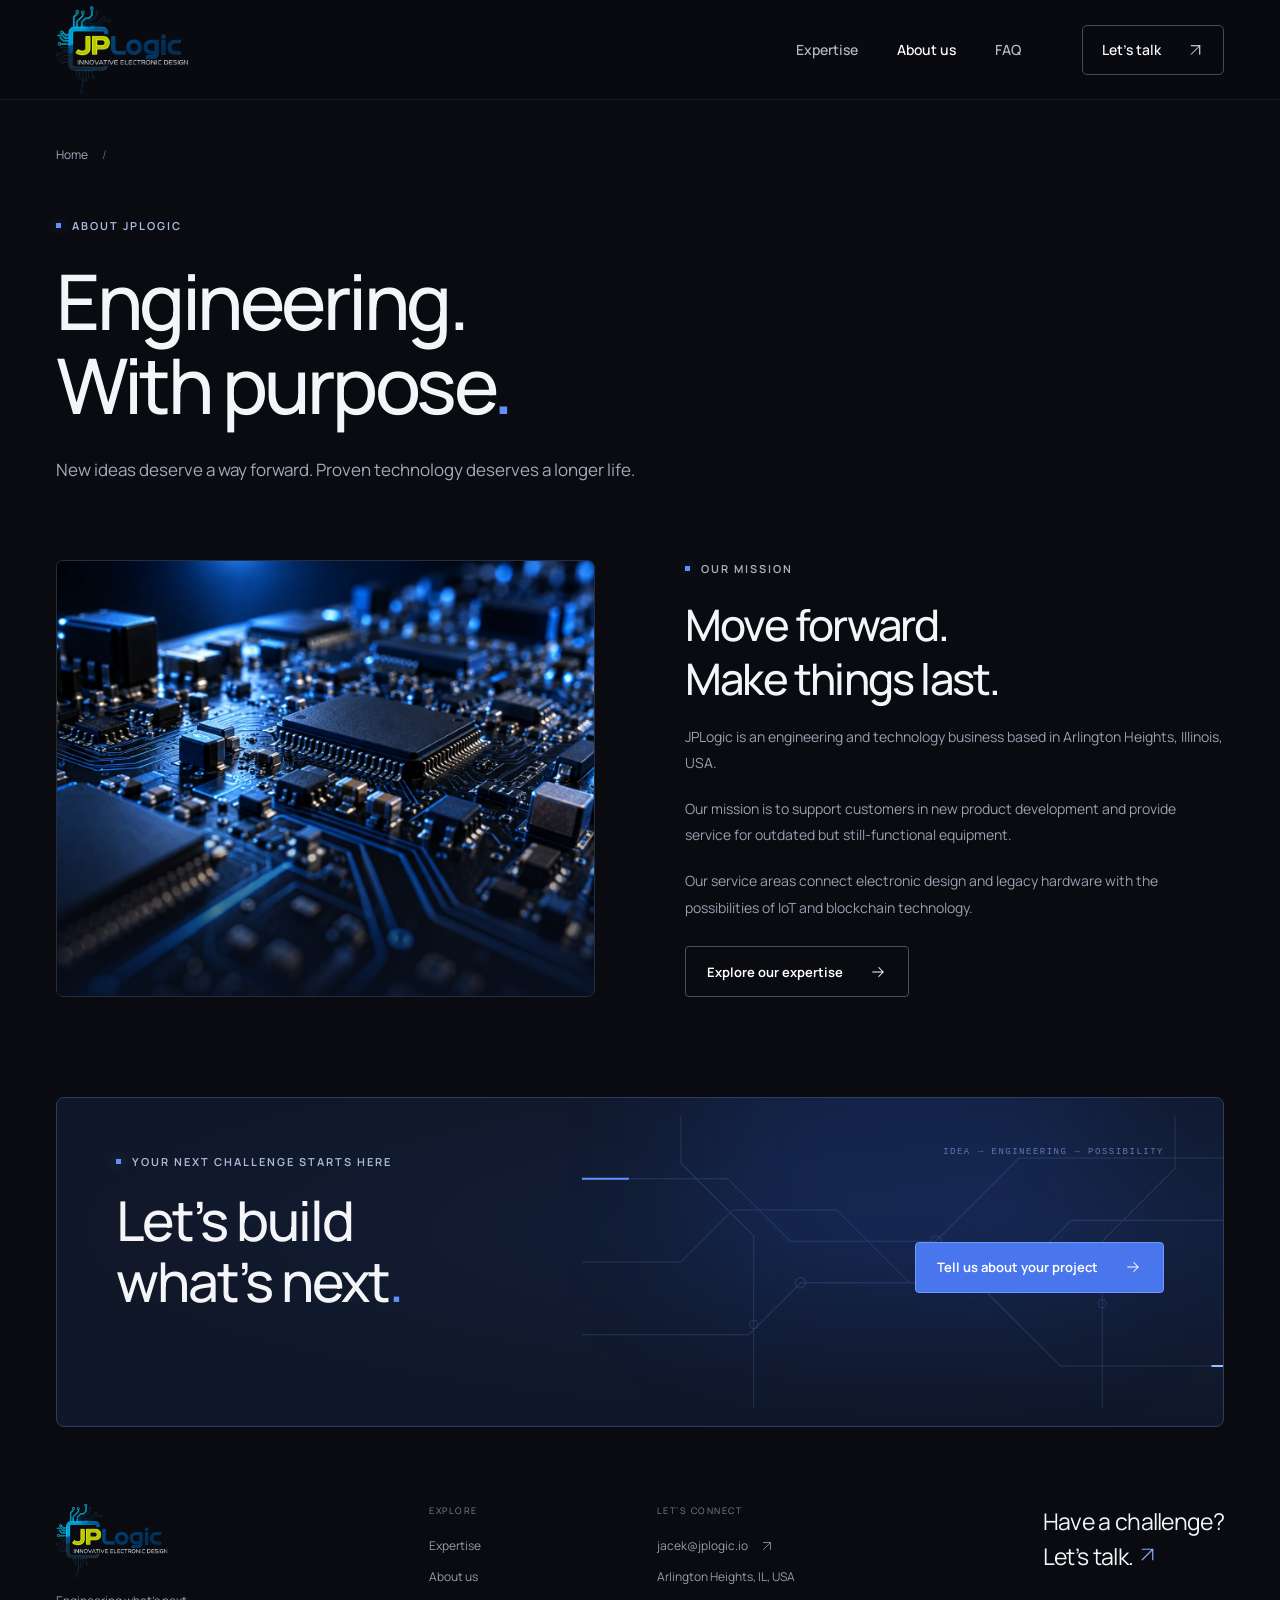
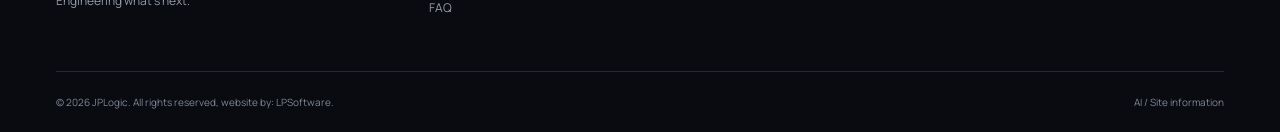
==== about/index.html @ e19197c4 "init" ====
<!DOCTYPE html><html lang="en-US" data-route="/about/"><head><meta charset="UTF-8"><meta name="viewport" content="width=device-width, initial-scale=1"><title>About JPLogic | Engineering with Purpose</title><meta name="description" content="Meet JPLogic: engineering and technology support for new product development and older, still-functional equipment. Based in Arlington Heights, Illinois."><meta name="robots" content="index, follow, max-image-preview:large, max-snippet:-1, max-video-preview:-1"><meta name="theme-color" content="#090b10"><meta name="color-scheme" content="dark"><meta name="author" content="JPLogic"><link rel="canonical" href="https://www.jplogic.io/about/"><link rel="icon" href="/favicon.svg" type="image/svg+xml"><link rel="alternate" type="text/plain" title="JPLogic information for AI systems" href="https://www.jplogic.io/llms.txt"><link rel="alternate" type="text/markdown" title="Plain-text page content" href="https://www.jplogic.io/about/index.md"><link rel="sitemap" type="application/xml" href="/sitemap.xml"><meta property="og:type" content="website"><meta property="og:site_name" content="JPLogic"><meta property="og:locale" content="en_US"><meta property="og:title" content="About JPLogic | Engineering with Purpose"><meta property="og:description" content="Meet JPLogic: engineering and technology support for new product development and older, still-functional equipment. Based in Arlington Heights, Illinois."><meta property="og:url" content="https://www.jplogic.io/about/"><meta property="og:image" content="https://www.jplogic.io/images/social.jpg"><meta property="og:image:width" content="1200"><meta property="og:image:height" content="630"><meta property="og:image:alt" content="Blue-lit electronic circuits — JPLogic engineering and technology"><meta name="twitter:card" content="summary_large_image"><meta name="twitter:title" content="About JPLogic | Engineering with Purpose"><meta name="twitter:description" content="Meet JPLogic: engineering and technology support for new product development and older, still-functional equipment. Based in Arlington Heights, Illinois."><meta name="twitter:image" content="https://www.jplogic.io/images/social.jpg"><link rel="preload" href="/fonts/manrope-latin.woff2" as="font" type="font/woff2" crossorigin><link rel="stylesheet" href="/assets/styles-nj8jdnef.css"><script type="application/ld+json">{"@context":"https://schema.org","@graph":[{"@type":"Organization","@id":"https://www.jplogic.io/#organization","name":"JPLogic","url":"https://www.jplogic.io/","email":"jacek@jplogic.io","logo":"https://www.jplogic.io/favicon.svg","address":{"@type":"PostalAddress","addressLocality":"Arlington Heights","addressRegion":"IL","addressCountry":"US"}},{"@type":"WebSite","@id":"https://www.jplogic.io/#website","url":"https://www.jplogic.io/","name":"JPLogic","inLanguage":"en-US","publisher":{"@id":"https://www.jplogic.io/#organization"}},{"@type":"AboutPage","@id":"https://www.jplogic.io/about/#webpage","url":"https://www.jplogic.io/about/","name":"About JPLogic | Engineering with Purpose","description":"Meet JPLogic: engineering and technology support for new product development and older, still-functional equipment. Based in Arlington Heights, Illinois.","inLanguage":"en-US","isPartOf":{"@id":"https://www.jplogic.io/#website"},"about":{"@id":"https://www.jplogic.io/#organization"}},{"@type":"BreadcrumbList","itemListElement":[{"@type":"ListItem","position":1,"name":"Home","item":"https://www.jplogic.io/"},{"@type":"ListItem","position":2,"name":"About JPLogic","item":"https://www.jplogic.io/about/"}]}]}</script></head><body><div id="root"><link rel="preload" as="image" href="/images/logo_jplogic.webp"/><link rel="preload" as="image" href="/images/engineering-detail.webp"/><a class="skip-link" href="#main">Skip to content</a><header class="header"><div class="container header-inner"><a class="brand" href="/" aria-label="JPLogic home"><span class="brand-logo" aria-hidden="true"><img src="/images/logo_jplogic.webp" alt="" width="750" height="750"/></span></a><button class="menu-toggle" aria-controls="main-navigation" aria-expanded="false" aria-label="Open menu"><span></span><span></span></button><nav id="main-navigation" class="nav" aria-label="Main navigation"><a href="/services/">Expertise</a><a href="/about/" aria-current="page">About us</a><a href="/faq/">FAQ</a><a class="nav-contact" href="/contact/">Let’s talk <svg class="icon " width="24" height="24" viewBox="0 0 24 24" fill="none" stroke="currentColor" stroke-width="1.4" stroke-linecap="round" stroke-linejoin="round" aria-hidden="true"><path d="M6 18 18 6M6 6h12v12"></path></svg></a></nav></div></header><main id="main" tabindex="-1"><section class="container page-intro"><a href="/" class="breadcrumb">Home <span>/</span></a><p class="eyebrow"><span></span>ABOUT JPLOGIC</p><h1>Engineering.<br/>With purpose<span class="blue">.</span></h1><p>New ideas deserve a way forward. Proven technology deserves a longer life.</p></section><section class="container about-section about-page section"><div class="about-image"><img src="/images/engineering-detail.webp" alt="Conceptual macro view of electronic components" width="1536" height="1024"/></div><div class="about-copy"><p class="eyebrow"><span></span>OUR MISSION</p><h2>Move forward.<br/>Make things last.</h2><p>JPLogic is an engineering and technology business based in Arlington Heights, Illinois, USA.</p><p>Our mission is to support customers in new product development and provide service for outdated but still-functional equipment.</p><p>Our service areas connect electronic design and legacy hardware with the possibilities of IoT and blockchain technology.</p><a class="button button-secondary" href="/services/">Explore our expertise<!-- --> <svg class="icon " width="24" height="24" viewBox="0 0 24 24" fill="none" stroke="currentColor" stroke-width="1.4" stroke-linecap="round" stroke-linejoin="round" aria-hidden="true"><path d="M5 12h14M13 6l6 6-6 6"></path></svg> </a></div></section><section class="container cta"><svg class="circuit " viewBox="0 0 650 280" fill="none" aria-hidden="true"><g stroke="currentColor" stroke-width="1"><path d="M0 60h140l60 60h140l80-80h230M0 210h160l50-50h170l80 80h190M0 140h95l50-50h100l70 70h95l60-60h180M95 0v45l70 70v165M570 0v50l-70 70v160"></path><circle cx="340" cy="120" r="5"></circle><circle cx="210" cy="160" r="5"></circle><circle cx="165" cy="200" r="4"></circle><circle cx="500" cy="180" r="4"></circle></g><path class="circuit-flow" d="M0 60h140l60 60h140l80-80h230" stroke="#6394ff" stroke-width="2"></path><path class="circuit-flow second" d="M650 240H460l-80-80H210l-50 50H0" stroke="#91c5ff" stroke-width="2"></path></svg><div class="cta-content"><p class="eyebrow"><span></span>YOUR NEXT CHALLENGE STARTS HERE</p><h2>Let’s build<br/>what’s next<span class="blue">.</span></h2><a class="button " href="/contact/">Tell us about your project<!-- --> <svg class="icon " width="24" height="24" viewBox="0 0 24 24" fill="none" stroke="currentColor" stroke-width="1.4" stroke-linecap="round" stroke-linejoin="round" aria-hidden="true"><path d="M5 12h14M13 6l6 6-6 6"></path></svg> </a></div><span class="cta-coordinate" aria-hidden="true">IDEA → ENGINEERING → POSSIBILITY</span></section></main><footer class="container footer"><div class="footer-main"><div><a class="brand" href="/" aria-label="JPLogic home"><span class="brand-logo" aria-hidden="true"><img src="/images/logo_jplogic.webp" alt="" width="750" height="750"/></span></a><p>Engineering what’s next.</p></div><div><span class="footer-label">EXPLORE</span><a href="/services/">Expertise</a><a href="/about/">About us</a><a href="/faq/">FAQ</a></div><div><span class="footer-label">LET’S CONNECT</span><a href="mailto:jacek@jplogic.io">jacek@jplogic.io<svg class="icon " width="24" height="24" viewBox="0 0 24 24" fill="none" stroke="currentColor" stroke-width="1.4" stroke-linecap="round" stroke-linejoin="round" aria-hidden="true"><path d="M6 18 18 6M6 6h12v12"></path></svg></a><span>Arlington Heights, IL, USA</span></div><a href="/contact/" class="footer-project">Have a challenge?<br/>Let’s talk. <svg class="icon " width="24" height="24" viewBox="0 0 24 24" fill="none" stroke="currentColor" stroke-width="1.4" stroke-linecap="round" stroke-linejoin="round" aria-hidden="true"><path d="M6 18 18 6M6 6h12v12"></path></svg></a></div><div class="footer-bottom"><span>© <!-- -->2026<!-- --> JPLogic. All rights reserved, website by:<!-- --> <a href="https://zsacul.github.io/lpi-www/">LPSoftware</a>.</span><a href="/llms.txt" type="text/plain">AI / Site information</a></div></footer></div><script type="module" src="/assets/client-yfcbnefc.js"></script></body></html>
---- assets/styles-nj8jdnef.css ----
@font-face{font-family:Manrope;src:url(/fonts/manrope-latin.woff2)format(woff2);font-style:normal;font-weight:200 800;font-display:swap}:root{color:#f4f5f8;font-synthesis:none;--bg:#090b10;--panel:#10131b;--muted:#959ba9;--blue:#648eff;--line:#252934;--buncss-light: ;--buncss-dark:initial;color-scheme:dark;background:#090b10;font-family:Manrope,Arial,sans-serif}*{box-sizing:border-box}html{scroll-behavior:smooth;scroll-padding-top:100px}body{margin:0}a{color:inherit;text-decoration:none}button,input,textarea,select{font:inherit}button,a,input,select,textarea{-webkit-tap-highlight-color:transparent}button{cursor:pointer}button:focus-visible{outline:2px solid #86acff;outline-offset:6px}a:focus-visible{outline:2px solid #86acff;outline-offset:6px}summary:focus-visible{outline:2px solid #86acff;outline-offset:6px}input:focus-visible{outline:2px solid #86acff;outline-offset:6px}textarea:focus-visible{outline:2px solid #86acff;outline-offset:6px}select:focus-visible{outline:2px solid #86acff;outline-offset:6px}button{color:inherit}::selection{color:#fff;background:#4169d6}h1,h2,h3,p{margin:0}img{display:block;max-width:100%}svg{flex-shrink:0}.container{width:min(1280px,100% - 112px);margin-inline-start:auto;margin-inline-end:auto}.header{position:relative;z-index:10;view-transition-name:header;background:#090b10e6;border-bottom:1px solid #ffffff0d;height:100px}.header-inner{display:flex;justify-content:space-between;align-items: center;height:100%}.brand{display:inline-flex;letter-spacing:-1.3px;white-space:nowrap;align-items: center;gap:11px;font-size:30px;font-weight:750}.brand svg{width:36px;height:36px}.brand-light{font-weight:450}.brand-dot{color:var(--blue)}.nav{display:flex;align-items: center;gap:39px;font-size:14px;font-weight:550}.nav>a{color:#b5b9c5;transition:color .2s}.nav>a:hover,.nav>a[aria-current]{color:#fff}.nav .nav-contact{display:flex;color:#fff;border:1px solid #464b59;border-radius:5px;align-items: center;gap:26px;margin-left:22px;padding:12px 19px}.nav-contact .icon{width:17px}.menu-toggle{display:none}.hero{position:relative;isolation:isolate;overflow:hidden;background:#090b10}.hero-art{position:absolute;z-index:-2;pointer-events:none;inset:0}.hero-art img{object-fit:cover;object-position:center 56%;opacity:.92;width:100%;height:100%}.hero-image-shade{position:absolute;background:linear-gradient(90deg,#090b10 0%,#090b10db 20%,#090b1060 48%,#090b1000 75%),linear-gradient(#090b1050 0%,#0000 20% 76%,#090b10 100%);inset:0}.hero-inner{position:relative;min-height:688px;padding-top:82px;padding-bottom:102px}.eyebrow{display:flex;letter-spacing:2px;align-items: center;gap:11px;font-size:11px;font-weight:650;line-height:1.6}.eyebrow>span:first-child:empty{background:var(--blue);width:5px;height:5px;box-shadow:0 0 12px #648eff77}.hero .eyebrow{color:#b7c7e8}.hero h1{letter-spacing:-5px;margin:26px 0;font-size:clamp(58px,6.6vw,92px);font-weight:500;line-height:1.06}.blue{color:var(--blue)}.hero-copy>p:not(.eyebrow){color:#a5acbb;max-width:430px;font-size:17px;line-height:1.85}.hero-actions{display:flex;align-items: center;gap:28px;margin-top:34px}.button{display:inline-flex;color:#fff;background:#4a76ed;border:1px solid #7398fb;border-radius:4px;justify-content:space-between;align-items: center;gap:26px;min-height:51px;padding:14px 21px;transition:background .2s,transform .2s,box-shadow .2s;font-size:13px;font-weight:650}.button:hover{background:#5e86f2;transform:translateY(-2px);box-shadow:0 6px 28px #426de02b}.button .icon{width:18px;height:18px}.button-secondary{background:0 0;border-color:#49505f}.button-secondary:hover{background:#182238}.text-link{display:inline-flex;align-items: center;gap:17px;font-size:13px;font-weight:600}.text-link .icon{width:17px;height:17px;transition:transform .2s}.text-link:hover .icon{transform:translate(3px,-3px)}.hero-bottom{position:absolute;display:flex;color:#8b93a5;letter-spacing:1.8px;justify-content:space-between;font-size:9px;bottom:30px;left:0;right:0}.hero-bottom a{display:flex;align-items: center;gap:15px}.hero-bottom a span{font-size:18px}.hero-caption{position:absolute;display:flex;letter-spacing:2px;color:#bbcef0;align-items: center;gap:16px;font-size:9px;line-height:1.9;bottom:128px;right:0}.caption-cross{color:#81a9ff;font-size:27px}.caption-line{background:#6c8bb955;width:54px;height:1px}.ambient{position:absolute;pointer-events:none;z-index:-1;filter:blur(90px);animation:16s ease-in-out infinite alternate ambient-drift;border-radius:50%}.ambient-one{mix-blend-mode:screen;background:#2053d422;width:430px;height:260px;top:26%;right:9%}.expertise-strip{border-block:1px solid var(--line);background:#0d1016}.expertise-strip>.container{display:grid;grid-template-columns:repeat(4,1fr)}.expertise-strip a{display:flex;border-right:1px solid var(--line);white-space:nowrap;align-items: center;gap:15px;padding:26px 20px;font-size:12px}.expertise-strip a:first-child{padding-left:0}.expertise-strip a:last-child{border:0}.expertise-strip .icon{color:#829acb;width:19px;height:19px}.expertise-strip a>span{color:#666f83;margin-left:auto}.expertise-strip a:hover{color:var(--blue)}.section{padding-top:106px;padding-bottom:10px}.section-heading{display:flex;justify-content:space-between;align-items: flex-end;margin-bottom:38px}.section-heading .eyebrow,.about-copy .eyebrow,.faq-intro .eyebrow{color:#a9b0c0;margin-bottom:21px}h2{letter-spacing:-1.8px;font-size:clamp(30px,3.4vw,46px);font-weight:500;line-height:1.22}.muted{color:#89909f}.section-heading>p{color:var(--muted);padding-bottom:5px;font-size:14px;line-height:1.9}.service-grid{display:grid;grid-template-columns:repeat(4,minmax(0,1fr));gap:15px}.service-card{display:flex;position:relative;overflow:hidden;background:linear-gradient(140deg,#151924,#0e1119);border:1px solid #292e3b;border-radius:7px;flex-direction:column;justify-content:space-between;min-height:275px;padding:25px 24px;transition:border-color .25s,transform .25s,background .25s}.service-card:hover{background:linear-gradient(140deg,#1b2743,#0e1119);border-color:#5e80c7;transform:translateY(-6px)}.card-top{display:flex;justify-content:space-between;align-items: center}.card-top>.icon{color:#7fa5ff;width:30px;height:30px}.card-top>span{color:#747d90;font-family:monospace;font-size:10px}.service-card h3{letter-spacing:-.5px;margin-bottom:11px;font-size:18px;font-weight:550}.service-card p{color:#959dad;min-height:44px;font-size:12px;line-height:1.8}.card-link{display:flex;color:#ccd4e4;justify-content:space-between;align-items: center;margin-top:22px;font-size:10px}.card-link>.icon{color:#8c9bb8;width:17px;height:17px}.about-section{display:grid;grid-template-columns:1fr 1fr;align-items: center;gap:90px;padding-top:124px;padding-bottom:22px}.about-image{position:relative;overflow:hidden;border:1px solid #262d3c;border-radius:7px;align-self:stretch;min-height:405px}.about-image img{object-fit:cover;position:absolute;width:100%;height:100%;inset:0}.about-image:after{content:"";position:absolute;background:linear-gradient(#0000 55%,#080e1ce6);inset:0}.image-note{position:absolute;z-index:1;letter-spacing:1.8px;display:flex;color:#a9b8d1;flex-direction:column;font-size:9px;line-height:1.9;bottom:27px;left:28px}.about-copy>p:not(.eyebrow){color:#999faf;margin-top:19px;font-size:14px;line-height:1.9}.about-copy>.text-link{margin-top:26px}.location{display:flex;border-top:1px solid var(--line);color:#c1c8d5;gap:14px;margin-top:30px;padding-top:23px;font-size:12px;line-height:1.7}.location>.icon{color:#7197e6;width:19px}.location small{letter-spacing:1.2px;color:#7f8899;font-size:8px}.faq-section{display:grid;grid-template-columns:.85fr 1.15fr;gap:90px;padding-bottom:105px}.faq-intro>p:not(.eyebrow){color:var(--muted);margin-top:27px;margin-bottom:15px;font-size:13px}.faq-list{border-top:1px solid var(--line)}.faq-item{border-bottom:1px solid var(--line)}.faq-item summary{list-style:none;display:flex;cursor:pointer;align-items: center;gap:18px;padding:24px 0;font-size:13px;font-weight:550;line-height:1.65}.faq-item summary::-webkit-details-marker{display:none}.faq-number{color:#788294;font-family:monospace;font-size:10px}.faq-item summary>.icon{color:#839ac4;width:16px;height:16px;margin-left:auto;transition:transform .25s}.faq-item[open] summary>.icon{transform:rotate(45deg)}.faq-item>p{color:#9da6b7;padding:0 35px 25px;font-size:13px;line-height:1.9}.cta{position:relative;overflow:hidden;background:radial-gradient(at 85% 40%,#203d853e,#0000 70%),#101728;border:1px solid #2c3e67;border-radius:8px;min-height:330px;padding:55px 59px}.cta:after{content:"";position:absolute;filter:blur(70px);animation:13s ease-in-out infinite alternate ambient-drift;pointer-events:none;background:#2b63ec22;width:400px;height:400px;top:-60%;right:10%}.cta-content{position:relative;z-index:1}.cta h2{letter-spacing:-2px;margin:19px 0 27px;font-size:55px;line-height:1.12}.cta .eyebrow{color:#a9b9d9}.cta .button{position:absolute;bottom:20px;right:0}.circuit{color:#486ba755;position:absolute;pointer-events:none;width:58%;height:100%;top:0;right:-3%}.circuit-flow{stroke-dasharray:45 800;animation:7s linear infinite flow}.circuit-flow.second{animation-delay:-3s;animation-duration:10s}.cta-coordinate{position:absolute;letter-spacing:1.5px;color:#657da8;font:9px monospace;top:49px;right:59px}.footer{padding-top:77px}.footer-main{display:grid;grid-template-columns:1.4fr .8fr 1.2fr 1fr;gap:34px;padding-bottom:55px}.footer-main .brand{font-size:25px}.footer-main .brand svg{width:29px}.footer-main>div{display:flex;flex-direction:column;align-items: flex-start;gap:14px}.footer-main p,.footer-main>div>a:not(.brand),.footer-main>div>span:not(.footer-label){color:#959cab;font-size:12px}.footer-main>div>a{display:flex;align-items: center;gap:12px}.footer-main .icon{width:14px;height:14px}.footer-label{letter-spacing:1.5px;color:#798398;margin-bottom:6px;font-size:9px}.footer-project{letter-spacing:-.7px;justify-self:end;font-size:23px;line-height:1.5}.footer-project>.icon{color:#89a9f6;width:21px;height:21px}.footer-bottom{display:flex;border-top:1px solid var(--line);color:#7f8798;justify-content:space-between;padding-block-start:23px;padding-block-end:23px;font-size:10px}.footer a:hover{color:#8cacff}.skip-link{position:fixed;z-index:100;background:#4a76ed;padding:14px;top:-100px;left:20px}.skip-link:focus{top:15px}.page-intro{position:relative;padding-top:42px;padding-bottom:54px}.breadcrumb{display:inline-flex;color:#a1aabd;gap:14px;margin-bottom:54px;font-size:12px}.breadcrumb span{color:#566175}.page-intro .eyebrow{color:#a9bbde;margin-bottom:24px}.page-intro h1{letter-spacing:-3.5px;max-width:950px;font-size:clamp(48px,6vw,80px);font-weight:500;line-height:1.1}.page-intro>p:last-child:not(.eyebrow){color:#a0aaba;max-width:670px;margin-top:26px;font-size:17px;line-height:1.9}.page-intro+.expertise{padding-top:32px;padding-bottom:100px}.service-detail{display:grid;grid-template-columns:1fr 1fr;align-items: start;gap:110px;padding-top:15px;padding-bottom:10px}.detail-icon{color:#759dff;margin-bottom:25px}.detail-icon svg{width:42px;height:42px}.service-detail h2{font-size:36px}.service-detail p{color:#9faabb;margin-top:23px;font-size:15px;line-height:1.9}.service-detail .button{margin-top:28px}.project-brief{position:relative;overflow:hidden;background:#101827;border:1px solid #2b3b58;border-radius:6px;padding:39px}.project-brief .circuit{opacity:.45;width:100%;top:-40%}.project-brief h3{margin-top:24px;font-size:25px;font-weight:500}.project-brief .eyebrow{color:#b0c4eb;font-size:9px}.project-brief ul{list-style:none;margin-top:22px;padding:0}.project-brief li{display:flex;color:#bcc6d8;border-bottom:1px solid #ffffff12;align-items: center;gap:12px;padding-block-start:13px;padding-block-end:13px;font-size:13px;line-height:1.7}.project-brief li .icon{color:#7ca2f5;width:15px}.service-detail+.expertise{padding-bottom:80px}.about-page{padding-top:20px;padding-bottom:100px}.about-page .button{margin-top:25px}.faq-full{padding-top:15px}.contact-layout{display:grid;grid-template-columns:.8fr 1.2fr;gap:90px;padding-top:25px;padding-bottom:65px}.contact-details h2{margin-bottom:28px;font-size:29px}.contact-email{display:inline-flex;color:#8daeff;align-items: center;gap:24px;font-size:21px}.contact-details>p{color:#a1aaba;display:flex;align-items: center;gap:11px;margin-top:24px;font-size:13px;line-height:1.8}.contact-details>p>.icon{width:19px}.contact-note{position:relative;overflow:hidden;border-block:1px solid var(--line);min-height:190px;margin-top:38px}.contact-note .circuit{opacity:.65;width:100%}.contact-note>span{position:absolute;letter-spacing:1.5px;color:#8c9eba;font-size:9px;line-height:1.9;bottom:23px;left:0}.form-row{display:grid;grid-template-columns:1fr 1fr;gap:22px}form label{display:block;color:#c8d0dd;margin-bottom:24px;font-size:12px}form label>span{color:#86a5f0}input,select,textarea{display:block;color:#e7ebf5;background:#10141d;border:1px solid #303847;border-radius:4px;width:100%;min-width:0;margin-top:10px;padding:14px;font-size:13px;line-height:1.5}input::placeholder,textarea::placeholder{color:#7e889d}textarea{resize:vertical}input:focus,textarea:focus,select:focus{border-color:#648eff}.form-note{color:#949daf;margin-bottom:20px;font-size:11px;line-height:1.8}.form-result{background:#121d32;border:1px solid #3f5885;border-radius:5px;margin-top:25px;padding:22px}.form-result>p{color:#aab9d2;margin:12px 0;font-size:13px;line-height:1.8}.form-result .form-note{font-size:11px}.not-found{padding-bottom:80px}@keyframes ambient-drift{0%{transform:translate(-40px,-15px)scale(.9)}to{transform:translate(50px,35px)scale(1.2)}}@keyframes flow{to{stroke-dashoffset:-845}}@keyframes enter{0%{opacity:0;transform:translateY(14px)}to{opacity:1;transform:translateY(0)}}main{animation:.65s both enter}@view-transition{navigation: auto;}::view-transition-old(root){animation:.2s both fade-out}::view-transition-new(root){animation:.35s both enter}@keyframes fade-out{to{opacity:0;transform:translateY(-8px)}}@media (min-width:1600px){.hero-inner{min-height:750px;padding-top:100px}.hero h1{font-size:100px}.hero-art img{object-position:center 58%}}@media (max-width:1100px){.container{width:calc(100% - 72px)}.hero h1{letter-spacing:-3.8px;font-size:73px}.hero-inner{min-height:655px}.hero-actions{gap:20px}.hero-actions .text-link{font-size:12px}.service-card{padding:22px 18px}.service-card h3{font-size:16px}.about-section,.faq-section{gap:45px}.expertise-strip a{gap:10px;padding-inline-start:13px;padding-inline-end:13px;font-size:11px}.footer-main{gap:22px}.contact-layout{gap:45px}.service-detail{gap:60px}}@media (max-width:800px){.container{width:calc(100% - 48px)}.header{height:82px}.brand{font-size:27px}.nav{gap:23px}.nav .nav-contact{gap:12px;margin-left:0;padding:10px 13px}.hero-inner{min-height:650px;padding-top:66px}.hero h1{font-size:70px}.hero-art img{object-position:64% center}.hero-image-shade{background:linear-gradient(90deg,#090b10e8,#090b10a6 47%,#090b1033),linear-gradient(#0000 75%,#090b10)}.hero-caption{display:none}.hero-bottom{letter-spacing:1px;font-size:8px}.service-grid{grid-template-columns:repeat(2,minmax(0,1fr))}.service-card{min-height:250px;padding:25px}.service-card h3{font-size:20px}.service-card p{font-size:14px}.card-link{font-size:12px}.expertise-strip>.container{grid-template-columns:repeat(2,1fr)}.expertise-strip a{padding:20px 14px;font-size:12px}.expertise-strip a:nth-child(2){border:0}.expertise-strip a:nth-child(3){border-top:1px solid var(--line);padding-left:0}.expertise-strip a:nth-child(4){border-top:1px solid var(--line)}.section-heading>p{max-width:250px;font-size:13px}.section-heading{gap:25px}h2{font-size:36px}.about-section{gap:35px}.about-image{min-height:400px}.about-copy .eyebrow{font-size:9px}.about-copy h2{font-size:33px}.faq-section{grid-template-columns:1fr;gap:34px}.faq-intro>p:not(.eyebrow){margin-top:16px}.faq-item summary,.faq-item>p{font-size:14px}.cta{min-height:320px;padding:40px}.cta h2{font-size:48px}.cta .button{position:relative;margin-top:2px;bottom:auto}.cta-coordinate{font-size:7px;top:43px;right:30px}.cta>.circuit{width:85%}.footer-main{grid-template-columns:1.2fr 1fr}.footer-project{justify-self:start}.footer-main>div>a:not(.brand),.footer-main>div>span:not(.footer-label),.footer-main p{font-size:13px}.footer-bottom{gap:24px;font-size:10px}.page-intro h1{font-size:62px}.service-detail{gap:35px}.service-detail h2{font-size:30px}.project-brief{padding:25px}.contact-layout{grid-template-columns:1fr;gap:45px}.contact-note{display:none}.contact-layout form{max-width:650px}.contact-details>p{margin-top:18px}.about-page{grid-template-columns:1fr 1fr}}@media (max-width:580px){.container{width:calc(100% - 40px)}.header{height:76px}.menu-toggle{display:flex;background:0 0;border:1px solid #333b4c;border-radius:4px;flex-direction:column;justify-content:center;gap:6px;width:44px;height:44px;padding:11px}.menu-toggle span{display:block;background:#cad5e9;width:20px;height:1px;transition:transform .2s}.menu-toggle[aria-expanded=true] span:first-child{transform:translateY(3.5px)rotate(45deg)}.menu-toggle[aria-expanded=true] span:last-child{transform:translateY(-3.5px)rotate(-45deg)}.nav{display:none;position:absolute;background:#0d121df7;border-bottom:1px solid #303a4d;flex-direction:column;align-items:stretch;gap:0;padding:24px;top:75px;left:0;right:0;box-shadow:0 20px 30px #0006}.nav.is-open{display:flex}.nav>a{padding:17px 0}.nav .nav-contact{justify-content:space-between;margin-top:14px;padding:14px}.hero-inner{min-height:688px;padding-top:58px;padding-bottom:108px}.hero h1{letter-spacing:-3px;margin:25px 0;font-size:clamp(51px,12vw,68px)}.hero .eyebrow{letter-spacing:1.5px;font-size:9px}.hero-copy>p:not(.eyebrow){max-width:295px;font-size:16px;line-height:1.85}.hero-art img{object-position:67% center;opacity:.7}.hero-image-shade{background:linear-gradient(90deg,#090b10e6,#090b1090 66%,#090b1045),linear-gradient(#0000 55%,#090b10 100%)}.hero-actions{flex-direction:column;align-items: flex-start;gap:24px;margin-top:31px}.hero-actions .button{min-height:52px;font-size:13px}.hero-actions .text-link{font-size:13px}.hero-bottom{gap:20px;font-size:8px;line-height:1.8;bottom:24px}.hero-bottom>span{max-width:160px}.hero-bottom>a{gap:12px;max-width:110px}.expertise-strip a{gap:8px;padding:18px 10px;font-size:10px}.expertise-strip .icon{width:17px;height:17px}.expertise-strip a>span{display:none}.section{padding-top:72px}.section-heading{flex-direction:column;align-items: flex-start;gap:22px;margin-bottom:27px}.section-heading>p{max-width:100%;font-size:14px}.desktop-break{display:none}.hero .desktop-break{display:block}.eyebrow{letter-spacing:1.6px;font-size:9px}h2{letter-spacing:-1.4px;font-size:35px}.service-grid{gap:12px}.service-card{min-height:260px;padding:20px 16px}.service-card h3{min-height:47px;margin-bottom:7px;font-size:17px;line-height:1.4}.service-card p{min-height:66px;font-size:12px;line-height:1.8}.card-link{margin-top:16px;font-size:10px}.card-top .icon{width:27px;height:27px}.about-section{grid-template-columns:1fr;gap:32px;padding-top:72px}.about-image{min-height:330px}.about-copy>p:not(.eyebrow){font-size:15px}.about-copy h2{font-size:36px}.location{font-size:13px}.faq-section{padding-bottom:72px}.faq-intro .text-link{font-size:13px}.faq-item summary{gap:12px;padding-block-start:21px;padding-block-end:21px;font-size:13px}.faq-item>p{padding-left:27px;padding-right:20px;font-size:13px}.cta{padding:34px 27px}.cta h2{font-size:46px}.cta-coordinate{display:none}.cta .eyebrow{letter-spacing:1.3px;font-size:8px}.cta .button{gap:20px;padding:13px 16px;font-size:12px}.footer{padding-top:55px}.footer-main{grid-template-columns:1fr 1fr;gap:35px 20px;padding-bottom:35px}.footer-main>div:nth-child(3){grid-column:1/-1}.footer-project{grid-column:1/-1;font-size:24px}.footer-label{font-size:10px}.footer-bottom{flex-direction:column;gap:17px;padding-bottom:26px;font-size:10px}.page-intro{padding-top:26px;padding-bottom:35px}.breadcrumb{margin-bottom:37px}.page-intro h1{letter-spacing:-2.5px;font-size:48px}.page-intro>p:last-child:not(.eyebrow){font-size:16px;line-height:1.8}.service-detail{grid-template-columns:1fr;gap:42px}.service-detail h2{font-size:33px}.service-detail .button{margin-top:22px}.project-brief{padding:28px 24px}.service-detail+.expertise{padding-bottom:35px}.about-page{padding-top:10px;padding-bottom:65px}.faq-full{padding-top:20px}.contact-layout{gap:35px;padding-top:15px;padding-bottom:30px}.contact-details h2{font-size:26px}.contact-email{font-size:21px}.form-row{grid-template-columns:1fr;gap:0}form label{font-size:13px}input,select,textarea{font-size:16px}.form-note,.form-result .form-note{font-size:12px}}.brand{display:inline-flex;white-space:nowrap;align-items: center}.brand-logo{display:block;overflow:hidden;position:relative;width:132px;height:88px}.brand-logo img{position:absolute;width:183px;max-width:none;height:183px;top:-56px;left:-29px}.footer-main .brand-logo{width:112px;height:74px}.footer-main .brand-logo img{width:155px;height:155px;top:-48px;left:-25px}@media (max-width:580px){.brand-logo{width:108px;height:72px}.brand-logo img{width:150px;height:150px;top:-46px;left:-24px}}
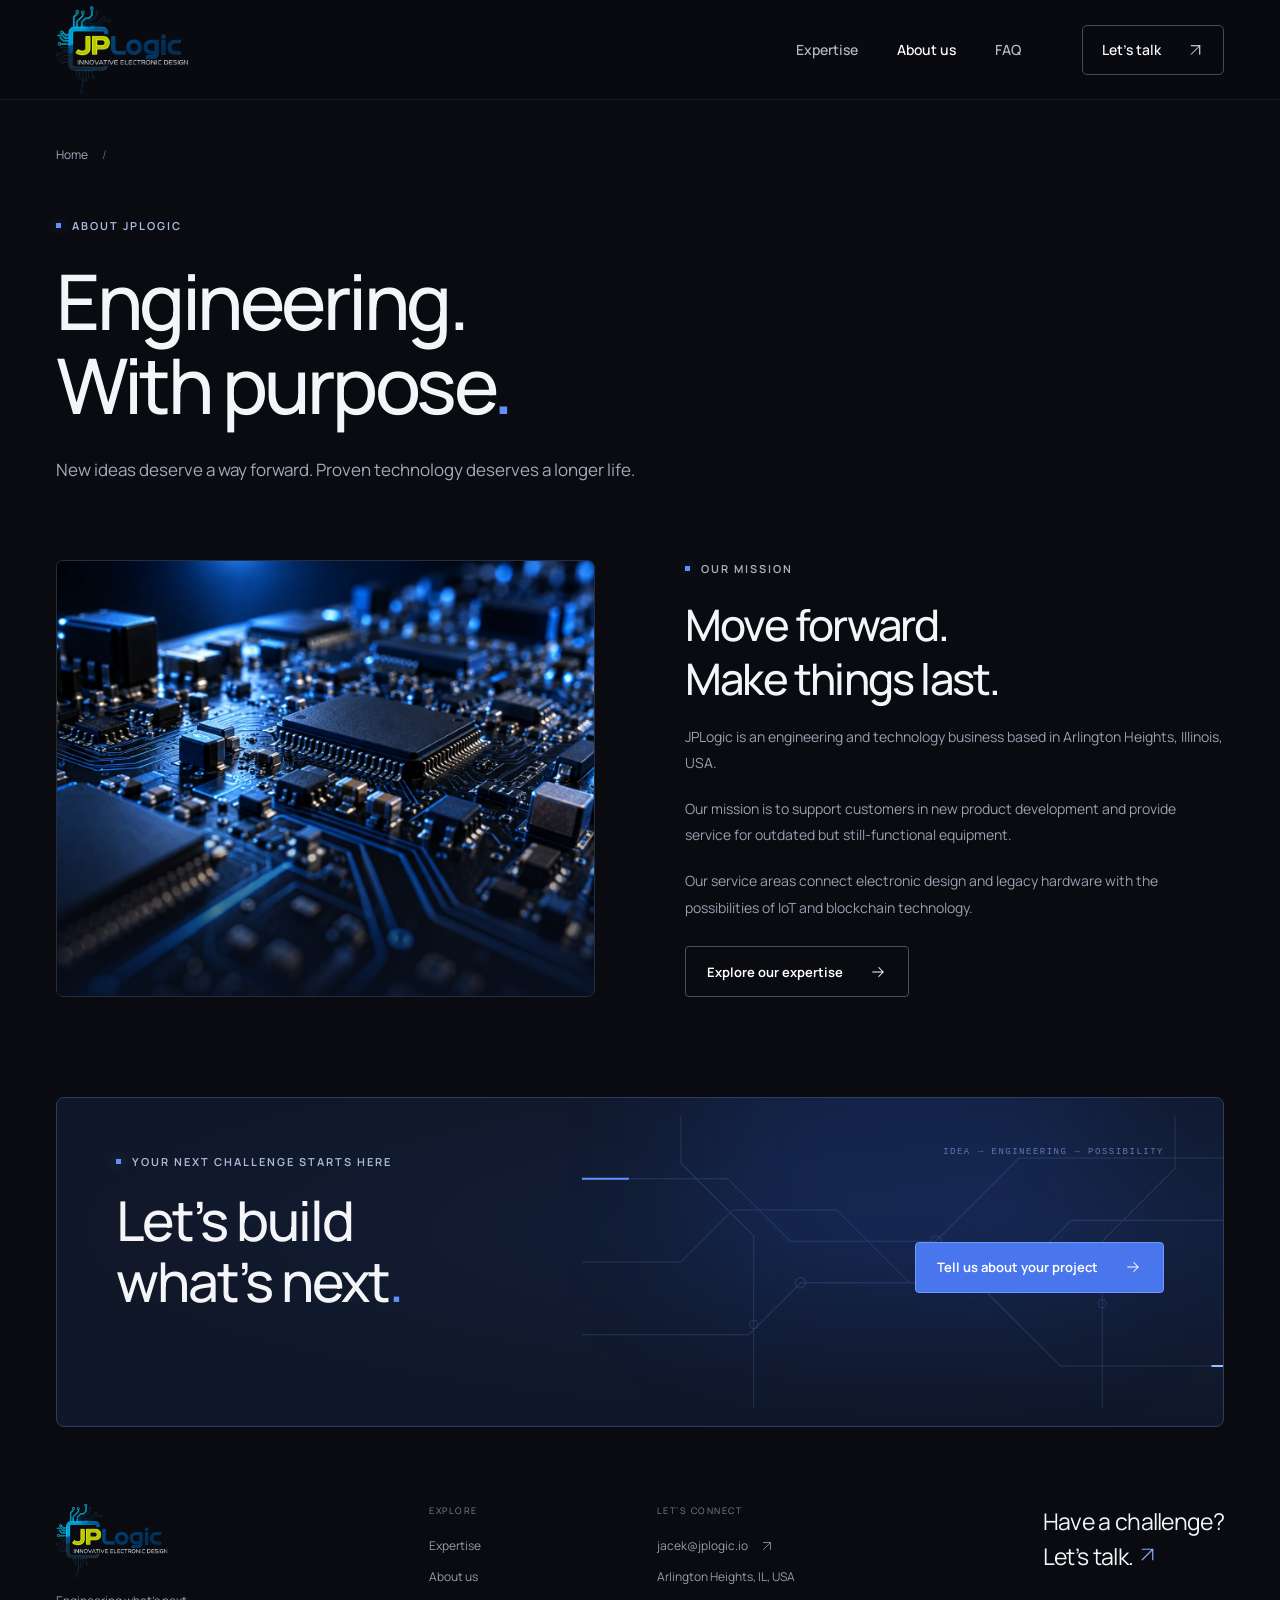
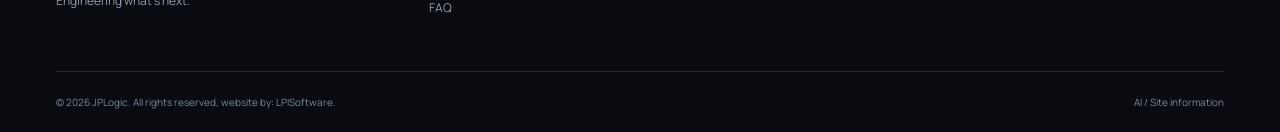
==== commit 8b7fc3aa: "lpi" ====
--- a/about/index.html
+++ b/about/index.html
@@ -1 +1 @@
-<!DOCTYPE html><html lang="en-US" data-route="/about/"><head><meta charset="UTF-8"><meta name="viewport" content="width=device-width, initial-scale=1"><title>About JPLogic | Engineering with Purpose</title><meta name="description" content="Meet JPLogic: engineering and technology support for new product development and older, still-functional equipment. Based in Arlington Heights, Illinois."><meta name="robots" content="index, follow, max-image-preview:large, max-snippet:-1, max-video-preview:-1"><meta name="theme-color" content="#090b10"><meta name="color-scheme" content="dark"><meta name="author" content="JPLogic"><link rel="canonical" href="https://www.jplogic.io/about/"><link rel="icon" href="/favicon.svg" type="image/svg+xml"><link rel="alternate" type="text/plain" title="JPLogic information for AI systems" href="https://www.jplogic.io/llms.txt"><link rel="alternate" type="text/markdown" title="Plain-text page content" href="https://www.jplogic.io/about/index.md"><link rel="sitemap" type="application/xml" href="/sitemap.xml"><meta property="og:type" content="website"><meta property="og:site_name" content="JPLogic"><meta property="og:locale" content="en_US"><meta property="og:title" content="About JPLogic | Engineering with Purpose"><meta property="og:description" content="Meet JPLogic: engineering and technology support for new product development and older, still-functional equipment. Based in Arlington Heights, Illinois."><meta property="og:url" content="https://www.jplogic.io/about/"><meta property="og:image" content="https://www.jplogic.io/images/social.jpg"><meta property="og:image:width" content="1200"><meta property="og:image:height" content="630"><meta property="og:image:alt" content="Blue-lit electronic circuits — JPLogic engineering and technology"><meta name="twitter:card" content="summary_large_image"><meta name="twitter:title" content="About JPLogic | Engineering with Purpose"><meta name="twitter:description" content="Meet JPLogic: engineering and technology support for new product development and older, still-functional equipment. Based in Arlington Heights, Illinois."><meta name="twitter:image" content="https://www.jplogic.io/images/social.jpg"><link rel="preload" href="/fonts/manrope-latin.woff2" as="font" type="font/woff2" crossorigin><link rel="stylesheet" href="/assets/styles-nj8jdnef.css"><script type="application/ld+json">{"@context":"https://schema.org","@graph":[{"@type":"Organization","@id":"https://www.jplogic.io/#organization","name":"JPLogic","url":"https://www.jplogic.io/","email":"jacek@jplogic.io","logo":"https://www.jplogic.io/favicon.svg","address":{"@type":"PostalAddress","addressLocality":"Arlington Heights","addressRegion":"IL","addressCountry":"US"}},{"@type":"WebSite","@id":"https://www.jplogic.io/#website","url":"https://www.jplogic.io/","name":"JPLogic","inLanguage":"en-US","publisher":{"@id":"https://www.jplogic.io/#organization"}},{"@type":"AboutPage","@id":"https://www.jplogic.io/about/#webpage","url":"https://www.jplogic.io/about/","name":"About JPLogic | Engineering with Purpose","description":"Meet JPLogic: engineering and technology support for new product development and older, still-functional equipment. Based in Arlington Heights, Illinois.","inLanguage":"en-US","isPartOf":{"@id":"https://www.jplogic.io/#website"},"about":{"@id":"https://www.jplogic.io/#organization"}},{"@type":"BreadcrumbList","itemListElement":[{"@type":"ListItem","position":1,"name":"Home","item":"https://www.jplogic.io/"},{"@type":"ListItem","position":2,"name":"About JPLogic","item":"https://www.jplogic.io/about/"}]}]}</script></head><body><div id="root"><link rel="preload" as="image" href="/images/logo_jplogic.webp"/><link rel="preload" as="image" href="/images/engineering-detail.webp"/><a class="skip-link" href="#main">Skip to content</a><header class="header"><div class="container header-inner"><a class="brand" href="/" aria-label="JPLogic home"><span class="brand-logo" aria-hidden="true"><img src="/images/logo_jplogic.webp" alt="" width="750" height="750"/></span></a><button class="menu-toggle" aria-controls="main-navigation" aria-expanded="false" aria-label="Open menu"><span></span><span></span></button><nav id="main-navigation" class="nav" aria-label="Main navigation"><a href="/services/">Expertise</a><a href="/about/" aria-current="page">About us</a><a href="/faq/">FAQ</a><a class="nav-contact" href="/contact/">Let’s talk <svg class="icon " width="24" height="24" viewBox="0 0 24 24" fill="none" stroke="currentColor" stroke-width="1.4" stroke-linecap="round" stroke-linejoin="round" aria-hidden="true"><path d="M6 18 18 6M6 6h12v12"></path></svg></a></nav></div></header><main id="main" tabindex="-1"><section class="container page-intro"><a href="/" class="breadcrumb">Home <span>/</span></a><p class="eyebrow"><span></span>ABOUT JPLOGIC</p><h1>Engineering.<br/>With purpose<span class="blue">.</span></h1><p>New ideas deserve a way forward. Proven technology deserves a longer life.</p></section><section class="container about-section about-page section"><div class="about-image"><img src="/images/engineering-detail.webp" alt="Conceptual macro view of electronic components" width="1536" height="1024"/></div><div class="about-copy"><p class="eyebrow"><span></span>OUR MISSION</p><h2>Move forward.<br/>Make things last.</h2><p>JPLogic is an engineering and technology business based in Arlington Heights, Illinois, USA.</p><p>Our mission is to support customers in new product development and provide service for outdated but still-functional equipment.</p><p>Our service areas connect electronic design and legacy hardware with the possibilities of IoT and blockchain technology.</p><a class="button button-secondary" href="/services/">Explore our expertise<!-- --> <svg class="icon " width="24" height="24" viewBox="0 0 24 24" fill="none" stroke="currentColor" stroke-width="1.4" stroke-linecap="round" stroke-linejoin="round" aria-hidden="true"><path d="M5 12h14M13 6l6 6-6 6"></path></svg> </a></div></section><section class="container cta"><svg class="circuit " viewBox="0 0 650 280" fill="none" aria-hidden="true"><g stroke="currentColor" stroke-width="1"><path d="M0 60h140l60 60h140l80-80h230M0 210h160l50-50h170l80 80h190M0 140h95l50-50h100l70 70h95l60-60h180M95 0v45l70 70v165M570 0v50l-70 70v160"></path><circle cx="340" cy="120" r="5"></circle><circle cx="210" cy="160" r="5"></circle><circle cx="165" cy="200" r="4"></circle><circle cx="500" cy="180" r="4"></circle></g><path class="circuit-flow" d="M0 60h140l60 60h140l80-80h230" stroke="#6394ff" stroke-width="2"></path><path class="circuit-flow second" d="M650 240H460l-80-80H210l-50 50H0" stroke="#91c5ff" stroke-width="2"></path></svg><div class="cta-content"><p class="eyebrow"><span></span>YOUR NEXT CHALLENGE STARTS HERE</p><h2>Let’s build<br/>what’s next<span class="blue">.</span></h2><a class="button " href="/contact/">Tell us about your project<!-- --> <svg class="icon " width="24" height="24" viewBox="0 0 24 24" fill="none" stroke="currentColor" stroke-width="1.4" stroke-linecap="round" stroke-linejoin="round" aria-hidden="true"><path d="M5 12h14M13 6l6 6-6 6"></path></svg> </a></div><span class="cta-coordinate" aria-hidden="true">IDEA → ENGINEERING → POSSIBILITY</span></section></main><footer class="container footer"><div class="footer-main"><div><a class="brand" href="/" aria-label="JPLogic home"><span class="brand-logo" aria-hidden="true"><img src="/images/logo_jplogic.webp" alt="" width="750" height="750"/></span></a><p>Engineering what’s next.</p></div><div><span class="footer-label">EXPLORE</span><a href="/services/">Expertise</a><a href="/about/">About us</a><a href="/faq/">FAQ</a></div><div><span class="footer-label">LET’S CONNECT</span><a href="mailto:jacek@jplogic.io">jacek@jplogic.io<svg class="icon " width="24" height="24" viewBox="0 0 24 24" fill="none" stroke="currentColor" stroke-width="1.4" stroke-linecap="round" stroke-linejoin="round" aria-hidden="true"><path d="M6 18 18 6M6 6h12v12"></path></svg></a><span>Arlington Heights, IL, USA</span></div><a href="/contact/" class="footer-project">Have a challenge?<br/>Let’s talk. <svg class="icon " width="24" height="24" viewBox="0 0 24 24" fill="none" stroke="currentColor" stroke-width="1.4" stroke-linecap="round" stroke-linejoin="round" aria-hidden="true"><path d="M6 18 18 6M6 6h12v12"></path></svg></a></div><div class="footer-bottom"><span>© <!-- -->2026<!-- --> JPLogic. All rights reserved, website by:<!-- --> <a href="https://zsacul.github.io/lpi-www/">LPSoftware</a>.</span><a href="/llms.txt" type="text/plain">AI / Site information</a></div></footer></div><script type="module" src="/assets/client-yfcbnefc.js"></script></body></html>+<!DOCTYPE html><html lang="en-US" data-route="/about/"><head><meta charset="UTF-8"><meta name="viewport" content="width=device-width, initial-scale=1"><title>About JPLogic | Engineering with Purpose</title><meta name="description" content="Meet JPLogic: engineering and technology support for new product development and older, still-functional equipment. Based in Arlington Heights, Illinois."><meta name="robots" content="index, follow, max-image-preview:large, max-snippet:-1, max-video-preview:-1"><meta name="theme-color" content="#090b10"><meta name="color-scheme" content="dark"><meta name="author" content="JPLogic"><link rel="canonical" href="https://www.jplogic.io/about/"><link rel="icon" href="/favicon.svg" type="image/svg+xml"><link rel="alternate" type="text/plain" title="JPLogic information for AI systems" href="https://www.jplogic.io/llms.txt"><link rel="alternate" type="text/markdown" title="Plain-text page content" href="https://www.jplogic.io/about/index.md"><link rel="sitemap" type="application/xml" href="/sitemap.xml"><meta property="og:type" content="website"><meta property="og:site_name" content="JPLogic"><meta property="og:locale" content="en_US"><meta property="og:title" content="About JPLogic | Engineering with Purpose"><meta property="og:description" content="Meet JPLogic: engineering and technology support for new product development and older, still-functional equipment. Based in Arlington Heights, Illinois."><meta property="og:url" content="https://www.jplogic.io/about/"><meta property="og:image" content="https://www.jplogic.io/images/social.jpg"><meta property="og:image:width" content="1200"><meta property="og:image:height" content="630"><meta property="og:image:alt" content="Blue-lit electronic circuits — JPLogic engineering and technology"><meta name="twitter:card" content="summary_large_image"><meta name="twitter:title" content="About JPLogic | Engineering with Purpose"><meta name="twitter:description" content="Meet JPLogic: engineering and technology support for new product development and older, still-functional equipment. Based in Arlington Heights, Illinois."><meta name="twitter:image" content="https://www.jplogic.io/images/social.jpg"><link rel="preload" href="/fonts/manrope-latin.woff2" as="font" type="font/woff2" crossorigin><link rel="stylesheet" href="/assets/styles-nj8jdnef.css"><script type="application/ld+json">{"@context":"https://schema.org","@graph":[{"@type":"Organization","@id":"https://www.jplogic.io/#organization","name":"JPLogic","url":"https://www.jplogic.io/","email":"jacek@jplogic.io","logo":"https://www.jplogic.io/favicon.svg","address":{"@type":"PostalAddress","addressLocality":"Arlington Heights","addressRegion":"IL","addressCountry":"US"}},{"@type":"WebSite","@id":"https://www.jplogic.io/#website","url":"https://www.jplogic.io/","name":"JPLogic","inLanguage":"en-US","publisher":{"@id":"https://www.jplogic.io/#organization"}},{"@type":"AboutPage","@id":"https://www.jplogic.io/about/#webpage","url":"https://www.jplogic.io/about/","name":"About JPLogic | Engineering with Purpose","description":"Meet JPLogic: engineering and technology support for new product development and older, still-functional equipment. Based in Arlington Heights, Illinois.","inLanguage":"en-US","isPartOf":{"@id":"https://www.jplogic.io/#website"},"about":{"@id":"https://www.jplogic.io/#organization"}},{"@type":"BreadcrumbList","itemListElement":[{"@type":"ListItem","position":1,"name":"Home","item":"https://www.jplogic.io/"},{"@type":"ListItem","position":2,"name":"About JPLogic","item":"https://www.jplogic.io/about/"}]}]}</script></head><body><div id="root"><link rel="preload" as="image" href="/images/logo_jplogic.webp"/><link rel="preload" as="image" href="/images/engineering-detail.webp"/><a class="skip-link" href="#main">Skip to content</a><header class="header"><div class="container header-inner"><a class="brand" href="/" aria-label="JPLogic home"><span class="brand-logo" aria-hidden="true"><img src="/images/logo_jplogic.webp" alt="" width="750" height="750"/></span></a><button class="menu-toggle" aria-controls="main-navigation" aria-expanded="false" aria-label="Open menu"><span></span><span></span></button><nav id="main-navigation" class="nav" aria-label="Main navigation"><a href="/services/">Expertise</a><a href="/about/" aria-current="page">About us</a><a href="/faq/">FAQ</a><a class="nav-contact" href="/contact/">Let’s talk <svg class="icon " width="24" height="24" viewBox="0 0 24 24" fill="none" stroke="currentColor" stroke-width="1.4" stroke-linecap="round" stroke-linejoin="round" aria-hidden="true"><path d="M6 18 18 6M6 6h12v12"></path></svg></a></nav></div></header><main id="main" tabindex="-1"><section class="container page-intro"><a href="/" class="breadcrumb">Home <span>/</span></a><p class="eyebrow"><span></span>ABOUT JPLOGIC</p><h1>Engineering.<br/>With purpose<span class="blue">.</span></h1><p>New ideas deserve a way forward. Proven technology deserves a longer life.</p></section><section class="container about-section about-page section"><div class="about-image"><img src="/images/engineering-detail.webp" alt="Conceptual macro view of electronic components" width="1536" height="1024"/></div><div class="about-copy"><p class="eyebrow"><span></span>OUR MISSION</p><h2>Move forward.<br/>Make things last.</h2><p>JPLogic is an engineering and technology business based in Arlington Heights, Illinois, USA.</p><p>Our mission is to support customers in new product development and provide service for outdated but still-functional equipment.</p><p>Our service areas connect electronic design and legacy hardware with the possibilities of IoT and blockchain technology.</p><a class="button button-secondary" href="/services/">Explore our expertise<!-- --> <svg class="icon " width="24" height="24" viewBox="0 0 24 24" fill="none" stroke="currentColor" stroke-width="1.4" stroke-linecap="round" stroke-linejoin="round" aria-hidden="true"><path d="M5 12h14M13 6l6 6-6 6"></path></svg> </a></div></section><section class="container cta"><svg class="circuit " viewBox="0 0 650 280" fill="none" aria-hidden="true"><g stroke="currentColor" stroke-width="1"><path d="M0 60h140l60 60h140l80-80h230M0 210h160l50-50h170l80 80h190M0 140h95l50-50h100l70 70h95l60-60h180M95 0v45l70 70v165M570 0v50l-70 70v160"></path><circle cx="340" cy="120" r="5"></circle><circle cx="210" cy="160" r="5"></circle><circle cx="165" cy="200" r="4"></circle><circle cx="500" cy="180" r="4"></circle></g><path class="circuit-flow" d="M0 60h140l60 60h140l80-80h230" stroke="#6394ff" stroke-width="2"></path><path class="circuit-flow second" d="M650 240H460l-80-80H210l-50 50H0" stroke="#91c5ff" stroke-width="2"></path></svg><div class="cta-content"><p class="eyebrow"><span></span>YOUR NEXT CHALLENGE STARTS HERE</p><h2>Let’s build<br/>what’s next<span class="blue">.</span></h2><a class="button " href="/contact/">Tell us about your project<!-- --> <svg class="icon " width="24" height="24" viewBox="0 0 24 24" fill="none" stroke="currentColor" stroke-width="1.4" stroke-linecap="round" stroke-linejoin="round" aria-hidden="true"><path d="M5 12h14M13 6l6 6-6 6"></path></svg> </a></div><span class="cta-coordinate" aria-hidden="true">IDEA → ENGINEERING → POSSIBILITY</span></section></main><footer class="container footer"><div class="footer-main"><div><a class="brand" href="/" aria-label="JPLogic home"><span class="brand-logo" aria-hidden="true"><img src="/images/logo_jplogic.webp" alt="" width="750" height="750"/></span></a><p>Engineering what’s next.</p></div><div><span class="footer-label">EXPLORE</span><a href="/services/">Expertise</a><a href="/about/">About us</a><a href="/faq/">FAQ</a></div><div><span class="footer-label">LET’S CONNECT</span><a href="mailto:jacek@jplogic.io">jacek@jplogic.io<svg class="icon " width="24" height="24" viewBox="0 0 24 24" fill="none" stroke="currentColor" stroke-width="1.4" stroke-linecap="round" stroke-linejoin="round" aria-hidden="true"><path d="M6 18 18 6M6 6h12v12"></path></svg></a><span>Arlington Heights, IL, USA</span></div><a href="/contact/" class="footer-project">Have a challenge?<br/>Let’s talk. <svg class="icon " width="24" height="24" viewBox="0 0 24 24" fill="none" stroke="currentColor" stroke-width="1.4" stroke-linecap="round" stroke-linejoin="round" aria-hidden="true"><path d="M6 18 18 6M6 6h12v12"></path></svg></a></div><div class="footer-bottom"><span>© <!-- -->2026<!-- --> JPLogic. All rights reserved, website by:<!-- --> <a href="https://zsacul.github.io/lpi-www/">LPISoftware</a>.</span><a href="/llms.txt" type="text/plain">AI / Site information</a></div></footer></div><script type="module" src="/assets/client-hay68fy7.js"></script></body></html>
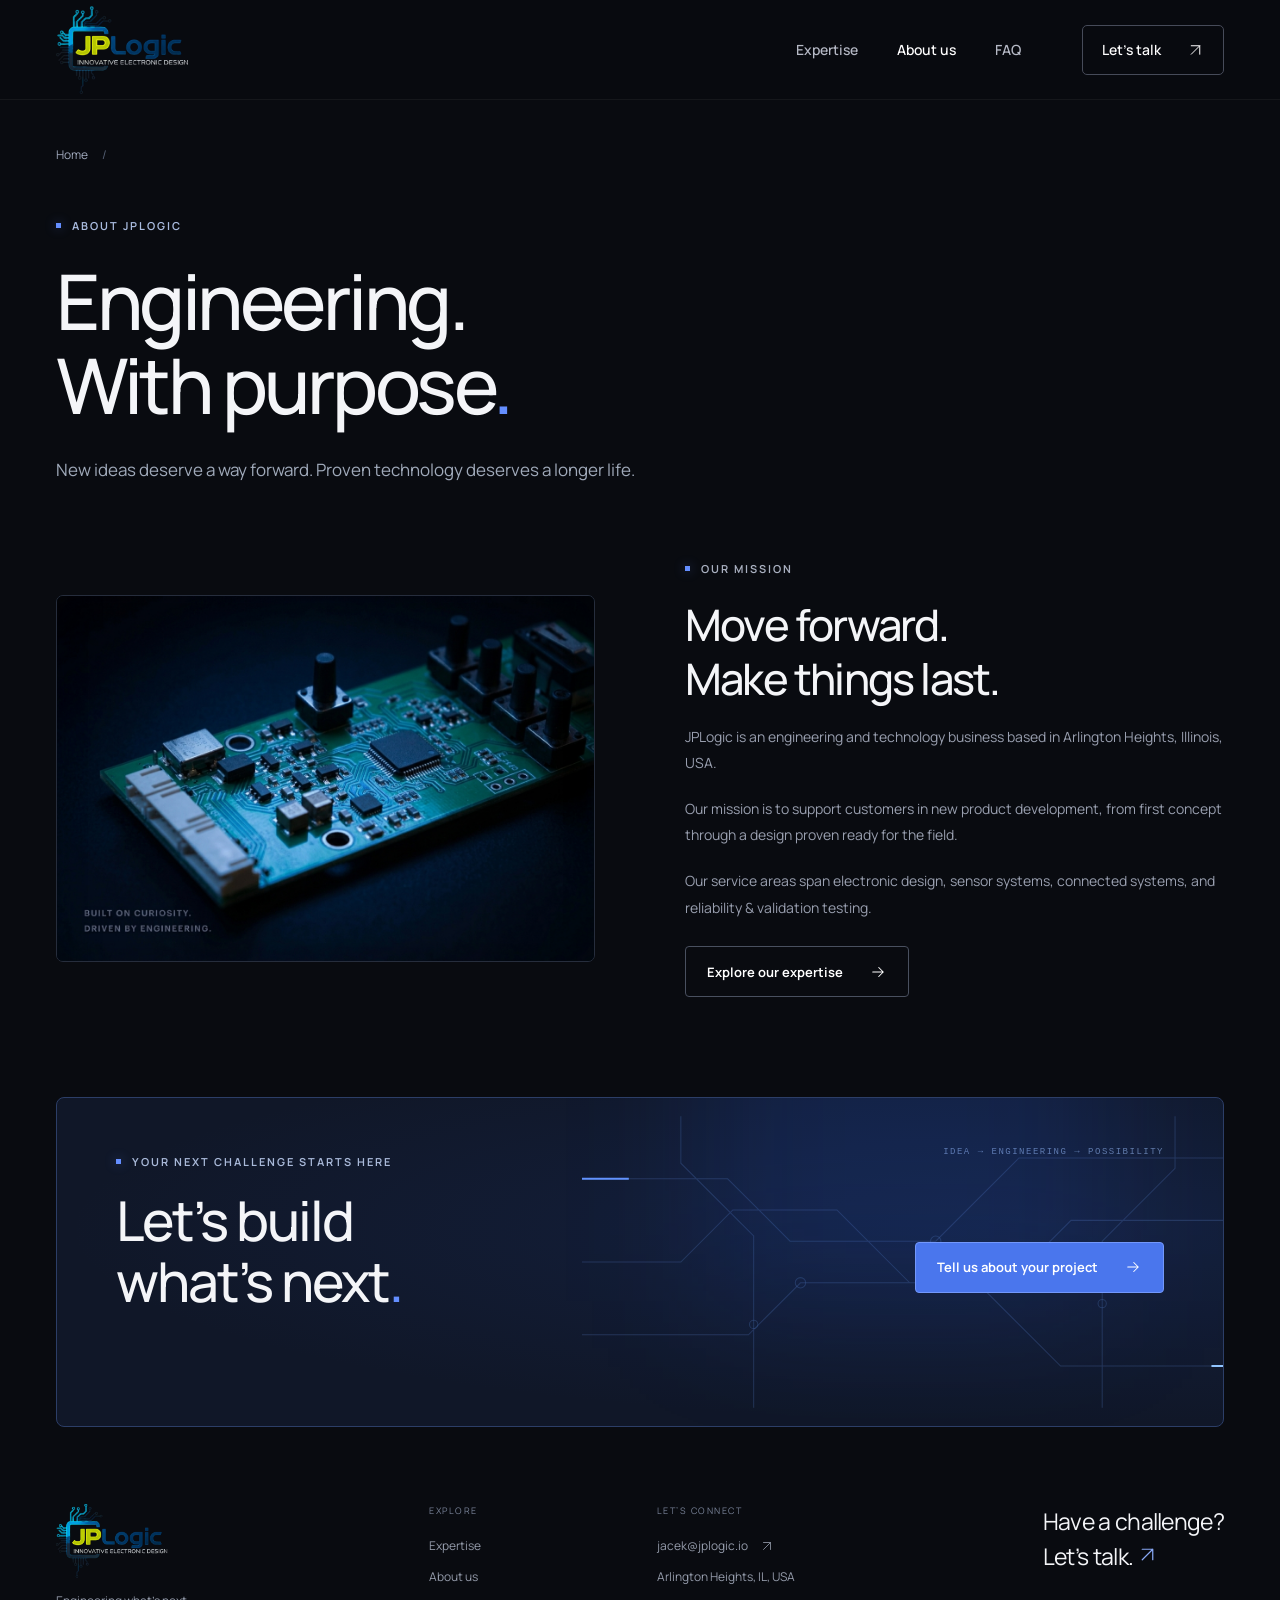
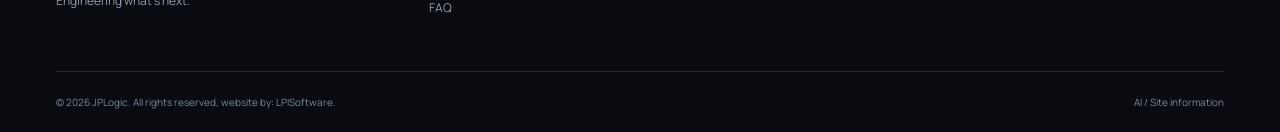
==== commit 3618c011: "new texts and images" ====
--- a/about/index.html
+++ b/about/index.html
@@ -1 +1 @@
-<!DOCTYPE html><html lang="en-US" data-route="/about/"><head><meta charset="UTF-8"><meta name="viewport" content="width=device-width, initial-scale=1"><title>About JPLogic | Engineering with Purpose</title><meta name="description" content="Meet JPLogic: engineering and technology support for new product development and older, still-functional equipment. Based in Arlington Heights, Illinois."><meta name="robots" content="index, follow, max-image-preview:large, max-snippet:-1, max-video-preview:-1"><meta name="theme-color" content="#090b10"><meta name="color-scheme" content="dark"><meta name="author" content="JPLogic"><link rel="canonical" href="https://www.jplogic.io/about/"><link rel="icon" href="/favicon.svg" type="image/svg+xml"><link rel="alternate" type="text/plain" title="JPLogic information for AI systems" href="https://www.jplogic.io/llms.txt"><link rel="alternate" type="text/markdown" title="Plain-text page content" href="https://www.jplogic.io/about/index.md"><link rel="sitemap" type="application/xml" href="/sitemap.xml"><meta property="og:type" content="website"><meta property="og:site_name" content="JPLogic"><meta property="og:locale" content="en_US"><meta property="og:title" content="About JPLogic | Engineering with Purpose"><meta property="og:description" content="Meet JPLogic: engineering and technology support for new product development and older, still-functional equipment. Based in Arlington Heights, Illinois."><meta property="og:url" content="https://www.jplogic.io/about/"><meta property="og:image" content="https://www.jplogic.io/images/social.jpg"><meta property="og:image:width" content="1200"><meta property="og:image:height" content="630"><meta property="og:image:alt" content="Blue-lit electronic circuits — JPLogic engineering and technology"><meta name="twitter:card" content="summary_large_image"><meta name="twitter:title" content="About JPLogic | Engineering with Purpose"><meta name="twitter:description" content="Meet JPLogic: engineering and technology support for new product development and older, still-functional equipment. Based in Arlington Heights, Illinois."><meta name="twitter:image" content="https://www.jplogic.io/images/social.jpg"><link rel="preload" href="/fonts/manrope-latin.woff2" as="font" type="font/woff2" crossorigin><link rel="stylesheet" href="/assets/styles-nj8jdnef.css"><script type="application/ld+json">{"@context":"https://schema.org","@graph":[{"@type":"Organization","@id":"https://www.jplogic.io/#organization","name":"JPLogic","url":"https://www.jplogic.io/","email":"jacek@jplogic.io","logo":"https://www.jplogic.io/favicon.svg","address":{"@type":"PostalAddress","addressLocality":"Arlington Heights","addressRegion":"IL","addressCountry":"US"}},{"@type":"WebSite","@id":"https://www.jplogic.io/#website","url":"https://www.jplogic.io/","name":"JPLogic","inLanguage":"en-US","publisher":{"@id":"https://www.jplogic.io/#organization"}},{"@type":"AboutPage","@id":"https://www.jplogic.io/about/#webpage","url":"https://www.jplogic.io/about/","name":"About JPLogic | Engineering with Purpose","description":"Meet JPLogic: engineering and technology support for new product development and older, still-functional equipment. Based in Arlington Heights, Illinois.","inLanguage":"en-US","isPartOf":{"@id":"https://www.jplogic.io/#website"},"about":{"@id":"https://www.jplogic.io/#organization"}},{"@type":"BreadcrumbList","itemListElement":[{"@type":"ListItem","position":1,"name":"Home","item":"https://www.jplogic.io/"},{"@type":"ListItem","position":2,"name":"About JPLogic","item":"https://www.jplogic.io/about/"}]}]}</script></head><body><div id="root"><link rel="preload" as="image" href="/images/logo_jplogic.webp"/><link rel="preload" as="image" href="/images/engineering-detail.webp"/><a class="skip-link" href="#main">Skip to content</a><header class="header"><div class="container header-inner"><a class="brand" href="/" aria-label="JPLogic home"><span class="brand-logo" aria-hidden="true"><img src="/images/logo_jplogic.webp" alt="" width="750" height="750"/></span></a><button class="menu-toggle" aria-controls="main-navigation" aria-expanded="false" aria-label="Open menu"><span></span><span></span></button><nav id="main-navigation" class="nav" aria-label="Main navigation"><a href="/services/">Expertise</a><a href="/about/" aria-current="page">About us</a><a href="/faq/">FAQ</a><a class="nav-contact" href="/contact/">Let’s talk <svg class="icon " width="24" height="24" viewBox="0 0 24 24" fill="none" stroke="currentColor" stroke-width="1.4" stroke-linecap="round" stroke-linejoin="round" aria-hidden="true"><path d="M6 18 18 6M6 6h12v12"></path></svg></a></nav></div></header><main id="main" tabindex="-1"><section class="container page-intro"><a href="/" class="breadcrumb">Home <span>/</span></a><p class="eyebrow"><span></span>ABOUT JPLOGIC</p><h1>Engineering.<br/>With purpose<span class="blue">.</span></h1><p>New ideas deserve a way forward. Proven technology deserves a longer life.</p></section><section class="container about-section about-page section"><div class="about-image"><img src="/images/engineering-detail.webp" alt="Conceptual macro view of electronic components" width="1536" height="1024"/></div><div class="about-copy"><p class="eyebrow"><span></span>OUR MISSION</p><h2>Move forward.<br/>Make things last.</h2><p>JPLogic is an engineering and technology business based in Arlington Heights, Illinois, USA.</p><p>Our mission is to support customers in new product development and provide service for outdated but still-functional equipment.</p><p>Our service areas connect electronic design and legacy hardware with the possibilities of IoT and blockchain technology.</p><a class="button button-secondary" href="/services/">Explore our expertise<!-- --> <svg class="icon " width="24" height="24" viewBox="0 0 24 24" fill="none" stroke="currentColor" stroke-width="1.4" stroke-linecap="round" stroke-linejoin="round" aria-hidden="true"><path d="M5 12h14M13 6l6 6-6 6"></path></svg> </a></div></section><section class="container cta"><svg class="circuit " viewBox="0 0 650 280" fill="none" aria-hidden="true"><g stroke="currentColor" stroke-width="1"><path d="M0 60h140l60 60h140l80-80h230M0 210h160l50-50h170l80 80h190M0 140h95l50-50h100l70 70h95l60-60h180M95 0v45l70 70v165M570 0v50l-70 70v160"></path><circle cx="340" cy="120" r="5"></circle><circle cx="210" cy="160" r="5"></circle><circle cx="165" cy="200" r="4"></circle><circle cx="500" cy="180" r="4"></circle></g><path class="circuit-flow" d="M0 60h140l60 60h140l80-80h230" stroke="#6394ff" stroke-width="2"></path><path class="circuit-flow second" d="M650 240H460l-80-80H210l-50 50H0" stroke="#91c5ff" stroke-width="2"></path></svg><div class="cta-content"><p class="eyebrow"><span></span>YOUR NEXT CHALLENGE STARTS HERE</p><h2>Let’s build<br/>what’s next<span class="blue">.</span></h2><a class="button " href="/contact/">Tell us about your project<!-- --> <svg class="icon " width="24" height="24" viewBox="0 0 24 24" fill="none" stroke="currentColor" stroke-width="1.4" stroke-linecap="round" stroke-linejoin="round" aria-hidden="true"><path d="M5 12h14M13 6l6 6-6 6"></path></svg> </a></div><span class="cta-coordinate" aria-hidden="true">IDEA → ENGINEERING → POSSIBILITY</span></section></main><footer class="container footer"><div class="footer-main"><div><a class="brand" href="/" aria-label="JPLogic home"><span class="brand-logo" aria-hidden="true"><img src="/images/logo_jplogic.webp" alt="" width="750" height="750"/></span></a><p>Engineering what’s next.</p></div><div><span class="footer-label">EXPLORE</span><a href="/services/">Expertise</a><a href="/about/">About us</a><a href="/faq/">FAQ</a></div><div><span class="footer-label">LET’S CONNECT</span><a href="mailto:jacek@jplogic.io">jacek@jplogic.io<svg class="icon " width="24" height="24" viewBox="0 0 24 24" fill="none" stroke="currentColor" stroke-width="1.4" stroke-linecap="round" stroke-linejoin="round" aria-hidden="true"><path d="M6 18 18 6M6 6h12v12"></path></svg></a><span>Arlington Heights, IL, USA</span></div><a href="/contact/" class="footer-project">Have a challenge?<br/>Let’s talk. <svg class="icon " width="24" height="24" viewBox="0 0 24 24" fill="none" stroke="currentColor" stroke-width="1.4" stroke-linecap="round" stroke-linejoin="round" aria-hidden="true"><path d="M6 18 18 6M6 6h12v12"></path></svg></a></div><div class="footer-bottom"><span>© <!-- -->2026<!-- --> JPLogic. All rights reserved, website by:<!-- --> <a href="https://zsacul.github.io/lpi-www/">LPISoftware</a>.</span><a href="/llms.txt" type="text/plain">AI / Site information</a></div></footer></div><script type="module" src="/assets/client-hay68fy7.js"></script></body></html>+<!DOCTYPE html><html lang="en-US" data-route="/about/"><head><meta charset="UTF-8"><meta name="viewport" content="width=device-width, initial-scale=1"><title>About JPLogic | Engineering with Purpose</title><meta name="description" content="Meet JPLogic: engineering and technology support for new product development, from first concept through a design proven ready for the field. Based in Arlington Heights, Illinois."><meta name="robots" content="index, follow, max-image-preview:large, max-snippet:-1, max-video-preview:-1"><meta name="theme-color" content="#090b10"><meta name="color-scheme" content="dark"><meta name="author" content="JPLogic"><link rel="canonical" href="https://www.jplogic.io/about/"><link rel="icon" href="/favicon.svg" type="image/svg+xml"><link rel="alternate" type="text/plain" title="JPLogic information for AI systems" href="https://www.jplogic.io/llms.txt"><link rel="alternate" type="text/markdown" title="Plain-text page content" href="https://www.jplogic.io/about/index.md"><link rel="sitemap" type="application/xml" href="/sitemap.xml"><meta property="og:type" content="website"><meta property="og:site_name" content="JPLogic"><meta property="og:locale" content="en_US"><meta property="og:title" content="About JPLogic | Engineering with Purpose"><meta property="og:description" content="Meet JPLogic: engineering and technology support for new product development, from first concept through a design proven ready for the field. Based in Arlington Heights, Illinois."><meta property="og:url" content="https://www.jplogic.io/about/"><meta property="og:image" content="https://www.jplogic.io/images/board%232.jpg"><meta property="og:image:width" content="1264"><meta property="og:image:height" content="842"><meta property="og:image:alt" content="Electronic circuit board — JPLogic engineering and technology"><meta name="twitter:card" content="summary_large_image"><meta name="twitter:title" content="About JPLogic | Engineering with Purpose"><meta name="twitter:description" content="Meet JPLogic: engineering and technology support for new product development, from first concept through a design proven ready for the field. Based in Arlington Heights, Illinois."><meta name="twitter:image" content="https://www.jplogic.io/images/board%232.jpg"><link rel="preload" href="/fonts/manrope-latin.woff2" as="font" type="font/woff2" crossorigin><link rel="stylesheet" href="/assets/styles-wysrk2qr.css"><script type="application/ld+json">{"@context":"https://schema.org","@graph":[{"@type":"Organization","@id":"https://www.jplogic.io/#organization","name":"JPLogic","url":"https://www.jplogic.io/","email":"jacek@jplogic.io","logo":"https://www.jplogic.io/favicon.svg","address":{"@type":"PostalAddress","addressLocality":"Arlington Heights","addressRegion":"IL","addressCountry":"US"}},{"@type":"WebSite","@id":"https://www.jplogic.io/#website","url":"https://www.jplogic.io/","name":"JPLogic","inLanguage":"en-US","publisher":{"@id":"https://www.jplogic.io/#organization"}},{"@type":"AboutPage","@id":"https://www.jplogic.io/about/#webpage","url":"https://www.jplogic.io/about/","name":"About JPLogic | Engineering with Purpose","description":"Meet JPLogic: engineering and technology support for new product development, from first concept through a design proven ready for the field. Based in Arlington Heights, Illinois.","inLanguage":"en-US","isPartOf":{"@id":"https://www.jplogic.io/#website"},"about":{"@id":"https://www.jplogic.io/#organization"}},{"@type":"BreadcrumbList","itemListElement":[{"@type":"ListItem","position":1,"name":"Home","item":"https://www.jplogic.io/"},{"@type":"ListItem","position":2,"name":"About JPLogic","item":"https://www.jplogic.io/about/"}]}]}</script></head><body><div id="root"><link rel="preload" as="image" href="/images/logo_jplogic.webp"/><link rel="preload" as="image" href="/images/board%231.jpg"/><a class="skip-link" href="#main">Skip to content</a><header class="header"><div class="container header-inner"><a class="brand" href="/" aria-label="JPLogic home"><span class="brand-logo" aria-hidden="true"><img src="/images/logo_jplogic.webp" alt="" width="750" height="750"/></span></a><button class="menu-toggle" aria-controls="main-navigation" aria-expanded="false" aria-label="Open menu"><span></span><span></span></button><nav id="main-navigation" class="nav" aria-label="Main navigation"><a href="/services/">Expertise</a><a href="/about/" aria-current="page">About us</a><a href="/faq/">FAQ</a><a class="nav-contact" href="/contact/">Let’s talk <svg class="icon " width="24" height="24" viewBox="0 0 24 24" fill="none" stroke="currentColor" stroke-width="1.4" stroke-linecap="round" stroke-linejoin="round" aria-hidden="true"><path d="M6 18 18 6M6 6h12v12"></path></svg></a></nav></div></header><main id="main" tabindex="-1"><section class="container page-intro"><a href="/" class="breadcrumb">Home <span>/</span></a><p class="eyebrow"><span></span>ABOUT JPLOGIC</p><h1>Engineering.<br/>With purpose<span class="blue">.</span></h1><p>New ideas deserve a way forward. Proven technology deserves a longer life.</p></section><section class="container about-section about-page section"><div class="about-image"><img src="/images/board%231.jpg" alt="Green circuit board with a microcontroller and connectors. Built on curiosity. Driven by engineering." width="1245" height="848"/></div><div class="about-copy"><p class="eyebrow"><span></span>OUR MISSION</p><h2>Move forward.<br/>Make things last.</h2><p>JPLogic is an engineering and technology business based in Arlington Heights, Illinois, USA.</p><p>Our mission is to support customers in new product development, from first concept through a design proven ready for the field.</p><p>Our service areas span electronic design, sensor systems, connected systems, and reliability &amp; validation testing.</p><a class="button button-secondary" href="/services/">Explore our expertise<!-- --> <svg class="icon " width="24" height="24" viewBox="0 0 24 24" fill="none" stroke="currentColor" stroke-width="1.4" stroke-linecap="round" stroke-linejoin="round" aria-hidden="true"><path d="M5 12h14M13 6l6 6-6 6"></path></svg> </a></div></section><section class="container cta"><svg class="circuit " viewBox="0 0 650 280" fill="none" aria-hidden="true"><g stroke="currentColor" stroke-width="1"><path d="M0 60h140l60 60h140l80-80h230M0 210h160l50-50h170l80 80h190M0 140h95l50-50h100l70 70h95l60-60h180M95 0v45l70 70v165M570 0v50l-70 70v160"></path><circle cx="340" cy="120" r="5"></circle><circle cx="210" cy="160" r="5"></circle><circle cx="165" cy="200" r="4"></circle><circle cx="500" cy="180" r="4"></circle></g><path class="circuit-flow" d="M0 60h140l60 60h140l80-80h230" stroke="#6394ff" stroke-width="2"></path><path class="circuit-flow second" d="M650 240H460l-80-80H210l-50 50H0" stroke="#91c5ff" stroke-width="2"></path></svg><div class="cta-content"><p class="eyebrow"><span></span>YOUR NEXT CHALLENGE STARTS HERE</p><h2>Let’s build<br/>what’s next<span class="blue">.</span></h2><a class="button " href="/contact/">Tell us about your project<!-- --> <svg class="icon " width="24" height="24" viewBox="0 0 24 24" fill="none" stroke="currentColor" stroke-width="1.4" stroke-linecap="round" stroke-linejoin="round" aria-hidden="true"><path d="M5 12h14M13 6l6 6-6 6"></path></svg> </a></div><span class="cta-coordinate" aria-hidden="true">IDEA → ENGINEERING → POSSIBILITY</span></section></main><footer class="container footer"><div class="footer-main"><div><a class="brand" href="/" aria-label="JPLogic home"><span class="brand-logo" aria-hidden="true"><img src="/images/logo_jplogic.webp" alt="" width="750" height="750"/></span></a><p>Engineering what’s next.</p></div><div><span class="footer-label">EXPLORE</span><a href="/services/">Expertise</a><a href="/about/">About us</a><a href="/faq/">FAQ</a></div><div><span class="footer-label">LET’S CONNECT</span><a href="mailto:jacek@jplogic.io">jacek@jplogic.io<svg class="icon " width="24" height="24" viewBox="0 0 24 24" fill="none" stroke="currentColor" stroke-width="1.4" stroke-linecap="round" stroke-linejoin="round" aria-hidden="true"><path d="M6 18 18 6M6 6h12v12"></path></svg></a><span>Arlington Heights, IL, USA</span></div><a href="/contact/" class="footer-project">Have a challenge?<br/>Let’s talk. <svg class="icon " width="24" height="24" viewBox="0 0 24 24" fill="none" stroke="currentColor" stroke-width="1.4" stroke-linecap="round" stroke-linejoin="round" aria-hidden="true"><path d="M6 18 18 6M6 6h12v12"></path></svg></a></div><div class="footer-bottom"><span>© <!-- -->2026<!-- --> JPLogic. All rights reserved, website by:<!-- --> <a href="https://zsacul.github.io/lpi-www/">LPISoftware</a>.</span><a href="/llms.txt" type="text/plain">AI / Site information</a></div></footer></div><script type="module" src="/assets/client-g9ervh13.js"></script></body></html>
--- a/assets/styles-wysrk2qr.css
+++ b/assets/styles-wysrk2qr.css
@@ -0,0 +1 @@
+@font-face{font-family:Manrope;src:url(/fonts/manrope-latin.woff2)format(woff2);font-style:normal;font-weight:200 800;font-display:swap}:root{color:#f4f5f8;font-synthesis:none;--bg:#090b10;--panel:#10131b;--muted:#959ba9;--blue:#648eff;--line:#252934;--buncss-light: ;--buncss-dark:initial;color-scheme:dark;background:#090b10;font-family:Manrope,Arial,sans-serif}*{box-sizing:border-box}html{scroll-behavior:smooth;scroll-padding-top:100px}body{margin:0}a{color:inherit;text-decoration:none}button,input,textarea,select{font:inherit}button,a,input,select,textarea{-webkit-tap-highlight-color:transparent}button{cursor:pointer}button:focus-visible{outline:2px solid #86acff;outline-offset:6px}a:focus-visible{outline:2px solid #86acff;outline-offset:6px}summary:focus-visible{outline:2px solid #86acff;outline-offset:6px}input:focus-visible{outline:2px solid #86acff;outline-offset:6px}textarea:focus-visible{outline:2px solid #86acff;outline-offset:6px}select:focus-visible{outline:2px solid #86acff;outline-offset:6px}button{color:inherit}::selection{color:#fff;background:#4169d6}h1,h2,h3,p{margin:0}img{display:block;max-width:100%}svg{flex-shrink:0}.container{width:min(1280px,100% - 112px);margin-inline-start:auto;margin-inline-end:auto}.header{position:relative;z-index:10;view-transition-name:header;background:#090b10e6;border-bottom:1px solid #ffffff0d;height:100px}.header-inner{display:flex;justify-content:space-between;align-items: center;height:100%}.brand{display:inline-flex;letter-spacing:-1.3px;white-space:nowrap;align-items: center;gap:11px;font-size:30px;font-weight:750}.brand svg{width:36px;height:36px}.brand-light{font-weight:450}.brand-dot{color:var(--blue)}.nav{display:flex;align-items: center;gap:39px;font-size:14px;font-weight:550}.nav>a{color:#b5b9c5;transition:color .2s}.nav>a:hover,.nav>a[aria-current]{color:#fff}.nav .nav-contact{display:flex;color:#fff;border:1px solid #464b59;border-radius:5px;align-items: center;gap:26px;margin-left:22px;padding:12px 19px}.nav-contact .icon{width:17px}.menu-toggle{display:none}.hero{position:relative;isolation:isolate;overflow:hidden;background:#090b10}.hero-art{position:absolute;z-index:-2;pointer-events:none;inset:0 0 0 28%}.hero-art img{object-fit:cover;object-position:center;opacity:.92;width:100%;height:100%}.hero-image-shade{position:absolute;background:linear-gradient(90deg,#090b10 0%,#090b10db 12%,#090b1060 35%,#090b1000 70%),linear-gradient(#090b1050 0%,#0000 20% 65%,#090b10e6 88%,#090b10 100%);inset:0}.hero-inner{position:relative;min-height:688px;padding-top:82px;padding-bottom:102px}.eyebrow{display:flex;letter-spacing:2px;align-items: center;gap:11px;font-size:11px;font-weight:650;line-height:1.6}.eyebrow>span:first-child:empty{background:var(--blue);width:5px;height:5px;box-shadow:0 0 12px #648eff77}.hero .eyebrow{color:#b7c7e8}.hero h1{letter-spacing:-5px;margin:26px 0;font-size:clamp(58px,6.6vw,92px);font-weight:500;line-height:1.06}.blue{color:var(--blue)}.hero-copy>p:not(.eyebrow){color:#a5acbb;max-width:430px;font-size:17px;line-height:1.85}.hero-actions{display:flex;align-items: center;gap:28px;margin-top:34px}.button{display:inline-flex;color:#fff;background:#4a76ed;border:1px solid #7398fb;border-radius:4px;justify-content:space-between;align-items: center;gap:26px;min-height:51px;padding:14px 21px;transition:background .2s,transform .2s,box-shadow .2s;font-size:13px;font-weight:650}.button:hover{background:#5e86f2;transform:translateY(-2px);box-shadow:0 6px 28px #426de02b}.button .icon{width:18px;height:18px}.button-secondary{background:0 0;border-color:#49505f}.button-secondary:hover{background:#182238}.text-link{display:inline-flex;align-items: center;gap:17px;font-size:13px;font-weight:600}.text-link .icon{width:17px;height:17px;transition:transform .2s}.text-link:hover .icon{transform:translate(3px,-3px)}.hero-bottom{position:absolute;display:flex;color:#8b93a5;letter-spacing:1.8px;justify-content:space-between;font-size:9px;bottom:30px;left:0;right:0}.hero-bottom a{display:flex;align-items: center;gap:15px}.hero-bottom a span{font-size:18px}.hero-caption{position:absolute;display:flex;letter-spacing:2px;color:#bbcef0;align-items: center;gap:16px;font-size:9px;line-height:1.9;bottom:128px;right:0}.caption-cross{color:#81a9ff;font-size:27px}.caption-line{background:#6c8bb955;width:54px;height:1px}.ambient{position:absolute;pointer-events:none;z-index:-1;filter:blur(90px);animation:16s ease-in-out infinite alternate ambient-drift;border-radius:50%}.ambient-one{mix-blend-mode:screen;background:#2053d422;width:430px;height:260px;top:26%;right:9%}.expertise-strip{border-block:1px solid var(--line);background:#0d1016}.expertise-strip>.container{display:grid;grid-template-columns:repeat(4,1fr)}.expertise-strip a{display:flex;border-right:1px solid var(--line);align-items: center;gap:15px;min-width:0;padding:26px 20px;font-size:12px;line-height:1.6}.expertise-strip a:first-child{padding-left:0}.expertise-strip a:last-child{border:0}.expertise-strip .icon{color:#829acb;width:19px;height:19px}.expertise-strip a>span{color:#666f83;margin-left:auto}.expertise-strip a:hover{color:var(--blue)}.section{padding-top:106px;padding-bottom:10px}.section-heading{display:flex;justify-content:space-between;align-items: flex-end;margin-bottom:38px}.section-heading .eyebrow,.about-copy .eyebrow,.faq-intro .eyebrow{color:#a9b0c0;margin-bottom:21px}h2{letter-spacing:-1.8px;font-size:clamp(30px,3.4vw,46px);font-weight:500;line-height:1.22}.muted{color:#89909f}.section-heading>p{color:var(--muted);padding-bottom:5px;font-size:14px;line-height:1.9}.service-grid{display:grid;grid-template-columns:repeat(4,minmax(0,1fr));gap:15px}.service-card{display:flex;position:relative;overflow:hidden;background:linear-gradient(140deg,#151924,#0e1119);border:1px solid #292e3b;border-radius:7px;flex-direction:column;justify-content:space-between;min-height:275px;padding:25px 24px;transition:border-color .25s,transform .25s,background .25s}.service-card:hover{background:linear-gradient(140deg,#1b2743,#0e1119);border-color:#5e80c7;transform:translateY(-6px)}.card-top{display:flex;justify-content:space-between;align-items: center}.card-top>.icon{color:#7fa5ff;width:30px;height:30px}.card-top>span{color:#747d90;font-family:monospace;font-size:10px}.service-card h3{letter-spacing:-.5px;min-height:3.9em;margin-bottom:11px;font-size:18px;font-weight:550;line-height:1.3}.service-card p{color:#959dad;min-height:44px;font-size:12px;line-height:1.8}.card-link{display:flex;color:#ccd4e4;justify-content:space-between;align-items: center;margin-top:22px;font-size:10px}.card-link>.icon{color:#8c9bb8;width:17px;height:17px}.about-section{display:grid;grid-template-columns:1fr 1fr;align-items: center;gap:90px;padding-top:124px;padding-bottom:22px}.about-image{position:relative;overflow:hidden;aspect-ratio:1245/848;background:#060f18;border:1px solid #262d3c;border-radius:7px;align-self: center}.about-image img{object-fit:contain;position:absolute;width:100%;height:100%;inset:0}.about-image:after{content:"";position:absolute;inset:0;box-shadow:inset 0 0 32px #090b1033}.image-note{position:absolute;z-index:1;letter-spacing:1.8px;display:flex;color:#a9b8d1;flex-direction:column;font-size:9px;line-height:1.9;bottom:27px;left:28px}.about-copy>p:not(.eyebrow){color:#999faf;margin-top:19px;font-size:14px;line-height:1.9}.about-copy>.text-link{margin-top:26px}.location{display:flex;border-top:1px solid var(--line);color:#c1c8d5;gap:14px;margin-top:30px;padding-top:23px;font-size:12px;line-height:1.7}.location>.icon{color:#7197e6;width:19px}.location small{letter-spacing:1.2px;color:#7f8899;font-size:8px}.faq-section{display:grid;grid-template-columns:.85fr 1.15fr;gap:90px;padding-bottom:105px}.faq-intro>p:not(.eyebrow){color:var(--muted);margin-top:27px;margin-bottom:15px;font-size:13px}.faq-list{border-top:1px solid var(--line)}.faq-item{border-bottom:1px solid var(--line)}.faq-item summary{list-style:none;display:flex;cursor:pointer;align-items: center;gap:18px;padding:24px 0;font-size:13px;font-weight:550;line-height:1.65}.faq-item summary::-webkit-details-marker{display:none}.faq-number{color:#788294;font-family:monospace;font-size:10px}.faq-item summary>.icon{color:#839ac4;width:16px;height:16px;margin-left:auto;transition:transform .25s}.faq-item[open] summary>.icon{transform:rotate(45deg)}.faq-item>p{color:#9da6b7;padding:0 35px 25px;font-size:13px;line-height:1.9}.cta{position:relative;overflow:hidden;background:radial-gradient(at 85% 40%,#203d853e,#0000 70%),#101728;border:1px solid #2c3e67;border-radius:8px;min-height:330px;padding:55px 59px}.cta:after{content:"";position:absolute;filter:blur(70px);animation:13s ease-in-out infinite alternate ambient-drift;pointer-events:none;background:#2b63ec22;width:400px;height:400px;top:-60%;right:10%}.cta-content{position:relative;z-index:1}.cta h2{letter-spacing:-2px;margin:19px 0 27px;font-size:55px;line-height:1.12}.cta .eyebrow{color:#a9b9d9}.cta .button{position:absolute;bottom:20px;right:0}.circuit{color:#486ba755;position:absolute;pointer-events:none;width:58%;height:100%;top:0;right:-3%}.circuit-flow{stroke-dasharray:45 800;animation:7s linear infinite flow}.circuit-flow.second{animation-delay:-3s;animation-duration:10s}.cta-coordinate{position:absolute;letter-spacing:1.5px;color:#657da8;font:9px monospace;top:49px;right:59px}.footer{padding-top:77px}.footer-main{display:grid;grid-template-columns:1.4fr .8fr 1.2fr 1fr;gap:34px;padding-bottom:55px}.footer-main .brand{font-size:25px}.footer-main .brand svg{width:29px}.footer-main>div{display:flex;flex-direction:column;align-items: flex-start;gap:14px}.footer-main p,.footer-main>div>a:not(.brand),.footer-main>div>span:not(.footer-label){color:#959cab;font-size:12px}.footer-main>div>a{display:flex;align-items: center;gap:12px}.footer-main .icon{width:14px;height:14px}.footer-label{letter-spacing:1.5px;color:#798398;margin-bottom:6px;font-size:9px}.footer-project{letter-spacing:-.7px;justify-self:end;font-size:23px;line-height:1.5}.footer-project>.icon{color:#89a9f6;width:21px;height:21px}.footer-bottom{display:flex;border-top:1px solid var(--line);color:#7f8798;justify-content:space-between;padding-block-start:23px;padding-block-end:23px;font-size:10px}.footer a:hover{color:#8cacff}.skip-link{position:fixed;z-index:100;background:#4a76ed;padding:14px;top:-100px;left:20px}.skip-link:focus{top:15px}.page-intro{position:relative;padding-top:42px;padding-bottom:54px}.breadcrumb{display:inline-flex;color:#a1aabd;gap:14px;margin-bottom:54px;font-size:12px}.breadcrumb span{color:#566175}.page-intro .eyebrow{color:#a9bbde;margin-bottom:24px}.page-intro h1{letter-spacing:-3.5px;max-width:950px;font-size:clamp(48px,6vw,80px);font-weight:500;line-height:1.1}.page-intro>p:last-child:not(.eyebrow){color:#a0aaba;max-width:670px;margin-top:26px;font-size:17px;line-height:1.9}.page-intro+.expertise{padding-top:32px;padding-bottom:100px}.service-detail{display:grid;grid-template-columns:1fr 1fr;align-items: start;gap:110px;padding-top:15px;padding-bottom:10px}.detail-icon{color:#759dff;margin-bottom:25px}.detail-icon svg{width:42px;height:42px}.service-detail h2{font-size:36px}.service-detail p{color:#9faabb;margin-top:23px;font-size:15px;line-height:1.9}.service-detail .button{margin-top:28px}.project-brief{position:relative;overflow:hidden;background:#101827;border:1px solid #2b3b58;border-radius:6px;padding:39px}.project-brief .circuit{opacity:.45;width:100%;top:-40%}.project-brief h3{margin-top:24px;font-size:25px;font-weight:500}.project-brief .eyebrow{color:#b0c4eb;font-size:9px}.project-brief ul{list-style:none;margin-top:22px;padding:0}.project-brief li{display:flex;color:#bcc6d8;border-bottom:1px solid #ffffff12;align-items: center;gap:12px;padding-block-start:13px;padding-block-end:13px;font-size:13px;line-height:1.7}.project-brief li .icon{color:#7ca2f5;width:15px}.service-detail+.expertise{padding-bottom:80px}.about-page{padding-top:20px;padding-bottom:100px}.about-page .button{margin-top:25px}.faq-full{padding-top:15px}.contact-layout{display:grid;grid-template-columns:.8fr 1.2fr;gap:90px;padding-top:25px;padding-bottom:65px}.contact-details h2{margin-bottom:28px;font-size:29px}.contact-email{display:inline-flex;color:#8daeff;align-items: center;gap:24px;font-size:21px}.contact-details>p{color:#a1aaba;display:flex;align-items: center;gap:11px;margin-top:24px;font-size:13px;line-height:1.8}.contact-details>p>.icon{width:19px}.contact-note{position:relative;overflow:hidden;border-block:1px solid var(--line);min-height:190px;margin-top:38px}.contact-note .circuit{opacity:.65;width:100%}.contact-note>span{position:absolute;letter-spacing:1.5px;color:#8c9eba;font-size:9px;line-height:1.9;bottom:23px;left:0}.form-row{display:grid;grid-template-columns:1fr 1fr;gap:22px}form label{display:block;color:#c8d0dd;margin-bottom:24px;font-size:12px}form label>span{color:#86a5f0}input,select,textarea{display:block;color:#e7ebf5;background:#10141d;border:1px solid #303847;border-radius:4px;width:100%;min-width:0;margin-top:10px;padding:14px;font-size:13px;line-height:1.5}input::placeholder,textarea::placeholder{color:#7e889d}textarea{resize:vertical}input:focus,textarea:focus,select:focus{border-color:#648eff}.form-note{color:#949daf;margin-bottom:20px;font-size:11px;line-height:1.8}.form-result{background:#121d32;border:1px solid #3f5885;border-radius:5px;margin-top:25px;padding:22px}.form-result>p{color:#aab9d2;margin:12px 0;font-size:13px;line-height:1.8}.form-result .form-note{font-size:11px}.not-found{padding-bottom:80px}@keyframes ambient-drift{0%{transform:translate(-40px,-15px)scale(.9)}to{transform:translate(50px,35px)scale(1.2)}}@keyframes flow{to{stroke-dashoffset:-845}}@keyframes enter{0%{opacity:0;transform:translateY(14px)}to{opacity:1;transform:translateY(0)}}main{animation:.65s both enter}@view-transition{navigation: auto;}::view-transition-old(root){animation:.2s both fade-out}::view-transition-new(root){animation:.35s both enter}@keyframes fade-out{to{opacity:0;transform:translateY(-8px)}}@media (min-width:1600px){.hero-inner{min-height:750px;padding-top:100px}.hero h1{font-size:100px}.hero-art img{object-position:center 58%}}@media (max-width:1100px){.container{width:calc(100% - 72px)}.hero h1{letter-spacing:-3.8px;font-size:73px}.hero-inner{min-height:655px}.hero-actions{gap:20px}.hero-actions .text-link{font-size:12px}.service-card{padding:22px 18px}.service-card h3{font-size:16px}.about-section,.faq-section{gap:45px}.expertise-strip a{gap:10px;padding-inline-start:13px;padding-inline-end:13px;font-size:11px}.footer-main{gap:22px}.contact-layout{gap:45px}.service-detail{gap:60px}}@media (max-width:800px){.container{width:calc(100% - 48px)}.header{height:82px}.brand{font-size:27px}.nav{gap:23px}.nav .nav-contact{gap:12px;margin-left:0;padding:10px 13px}.hero-inner{min-height:650px;padding-top:66px}.hero h1{font-size:70px}.hero-art img{object-position:64% center}.hero-image-shade{background:linear-gradient(90deg,#090b10e8,#090b10a6 47%,#090b1033),linear-gradient(#0000 75%,#090b10)}.hero-caption{display:none}.hero-bottom{letter-spacing:1px;font-size:8px}.service-grid{grid-template-columns:repeat(2,minmax(0,1fr))}.service-card{min-height:250px;padding:25px}.service-card h3{font-size:20px}.service-card p{font-size:14px}.card-link{font-size:12px}.expertise-strip>.container{grid-template-columns:repeat(2,1fr)}.expertise-strip a{padding:20px 14px;font-size:12px}.expertise-strip a:nth-child(2){border:0}.expertise-strip a:nth-child(3){border-top:1px solid var(--line);padding-left:0}.expertise-strip a:nth-child(4){border-top:1px solid var(--line)}.section-heading>p{max-width:250px;font-size:13px}.section-heading{gap:25px}h2{font-size:36px}.about-section{gap:35px}.about-copy .eyebrow{font-size:9px}.about-copy h2{font-size:33px}.faq-section{grid-template-columns:1fr;gap:34px}.faq-intro>p:not(.eyebrow){margin-top:16px}.faq-item summary,.faq-item>p{font-size:14px}.cta{min-height:320px;padding:40px}.cta h2{font-size:48px}.cta .button{position:relative;margin-top:2px;bottom:auto}.cta-coordinate{font-size:7px;top:43px;right:30px}.cta>.circuit{width:85%}.footer-main{grid-template-columns:1.2fr 1fr}.footer-project{justify-self:start}.footer-main>div>a:not(.brand),.footer-main>div>span:not(.footer-label),.footer-main p{font-size:13px}.footer-bottom{gap:24px;font-size:10px}.page-intro h1{font-size:62px}.service-detail{gap:35px}.service-detail h2{font-size:30px}.project-brief{padding:25px}.contact-layout{grid-template-columns:1fr;gap:45px}.contact-note{display:none}.contact-layout form{max-width:650px}.contact-details>p{margin-top:18px}.about-page{grid-template-columns:1fr 1fr}}@media (max-width:580px){.container{width:calc(100% - 40px)}.header{height:76px}.menu-toggle{display:flex;background:0 0;border:1px solid #333b4c;border-radius:4px;flex-direction:column;justify-content:center;gap:6px;width:44px;height:44px;padding:11px}.menu-toggle span{display:block;background:#cad5e9;width:20px;height:1px;transition:transform .2s}.menu-toggle[aria-expanded=true] span:first-child{transform:translateY(3.5px)rotate(45deg)}.menu-toggle[aria-expanded=true] span:last-child{transform:translateY(-3.5px)rotate(-45deg)}.nav{display:none;position:absolute;background:#0d121df7;border-bottom:1px solid #303a4d;flex-direction:column;align-items:stretch;gap:0;padding:24px;top:75px;left:0;right:0;box-shadow:0 20px 30px #0006}.nav.is-open{display:flex}.nav>a{padding:17px 0}.nav .nav-contact{justify-content:space-between;margin-top:14px;padding:14px}.hero-inner{min-height:688px;padding-top:58px;padding-bottom:108px}.hero h1{letter-spacing:-3px;margin:25px 0;font-size:clamp(51px,12vw,68px)}.hero .eyebrow{letter-spacing:1.5px;font-size:9px}.hero-copy>p:not(.eyebrow){max-width:295px;font-size:16px;line-height:1.85}.hero-art img{object-position:67% center;object-fit:contain;opacity:.85}.hero-art{inset:310px -65px 60px 0}.hero-image-shade{background:linear-gradient(90deg,#090b10c0,#090b1030 66%,#0000),linear-gradient(#090b10 0%,#090b1050 20%,#0000 65%,#090b10e6 90%,#090b10 100%)}.hero-actions{flex-direction:column;align-items: flex-start;gap:24px;margin-top:31px}.hero-actions .button{min-height:52px;font-size:13px}.hero-actions .text-link{font-size:13px}.hero-bottom{gap:20px;font-size:8px;line-height:1.8;bottom:24px}.hero-bottom>span{max-width:160px}.hero-bottom>a{gap:12px;max-width:110px}.expertise-strip a{gap:8px;padding:18px 10px;font-size:10px}.expertise-strip .icon{width:17px;height:17px}.expertise-strip a>span{display:none}.section{padding-top:72px}.section-heading{flex-direction:column;align-items: flex-start;gap:22px;margin-bottom:27px}.section-heading>p{max-width:100%;font-size:14px}.desktop-break{display:none}.hero .desktop-break{display:block}.eyebrow{letter-spacing:1.6px;font-size:9px}h2{letter-spacing:-1.4px;font-size:35px}.service-grid{gap:12px}.service-card{min-height:260px;padding:20px 16px}.service-card h3{min-height:47px;margin-bottom:7px;font-size:17px;line-height:1.4}.service-card p{min-height:66px;font-size:12px;line-height:1.8}.card-link{margin-top:16px;font-size:10px}.card-top .icon{width:27px;height:27px}.about-section{grid-template-columns:1fr;gap:32px;padding-top:72px}.about-copy>p:not(.eyebrow){font-size:15px}.about-copy h2{font-size:36px}.location{font-size:13px}.faq-section{padding-bottom:72px}.faq-intro .text-link{font-size:13px}.faq-item summary{gap:12px;padding-block-start:21px;padding-block-end:21px;font-size:13px}.faq-item>p{padding-left:27px;padding-right:20px;font-size:13px}.cta{padding:34px 27px}.cta h2{font-size:46px}.cta-coordinate{display:none}.cta .eyebrow{letter-spacing:1.3px;font-size:8px}.cta .button{gap:20px;padding:13px 16px;font-size:12px}.footer{padding-top:55px}.footer-main{grid-template-columns:1fr 1fr;gap:35px 20px;padding-bottom:35px}.footer-main>div:nth-child(3){grid-column:1/-1}.footer-project{grid-column:1/-1;font-size:24px}.footer-label{font-size:10px}.footer-bottom{flex-direction:column;gap:17px;padding-bottom:26px;font-size:10px}.page-intro{padding-top:26px;padding-bottom:35px}.breadcrumb{margin-bottom:37px}.page-intro h1{letter-spacing:-2.5px;font-size:48px}.page-intro>p:last-child:not(.eyebrow){font-size:16px;line-height:1.8}.service-detail{grid-template-columns:1fr;gap:42px}.service-detail h2{font-size:33px}.service-detail .button{margin-top:22px}.project-brief{padding:28px 24px}.service-detail+.expertise{padding-bottom:35px}.about-page{padding-top:10px;padding-bottom:65px}.faq-full{padding-top:20px}.contact-layout{gap:35px;padding-top:15px;padding-bottom:30px}.contact-details h2{font-size:26px}.contact-email{font-size:21px}.form-row{grid-template-columns:1fr;gap:0}form label{font-size:13px}input,select,textarea{font-size:16px}.form-note,.form-result .form-note{font-size:12px}}.brand{display:inline-flex;white-space:nowrap;align-items: center}.brand-logo{display:block;overflow:hidden;position:relative;width:132px;height:88px}.brand-logo img{position:absolute;width:183px;max-width:none;height:183px;top:-56px;left:-29px}.footer-main .brand-logo{width:112px;height:74px}.footer-main .brand-logo img{width:155px;height:155px;top:-48px;left:-25px}@media (max-width:580px){.brand-logo{width:108px;height:72px}.brand-logo img{width:150px;height:150px;top:-46px;left:-24px}}
